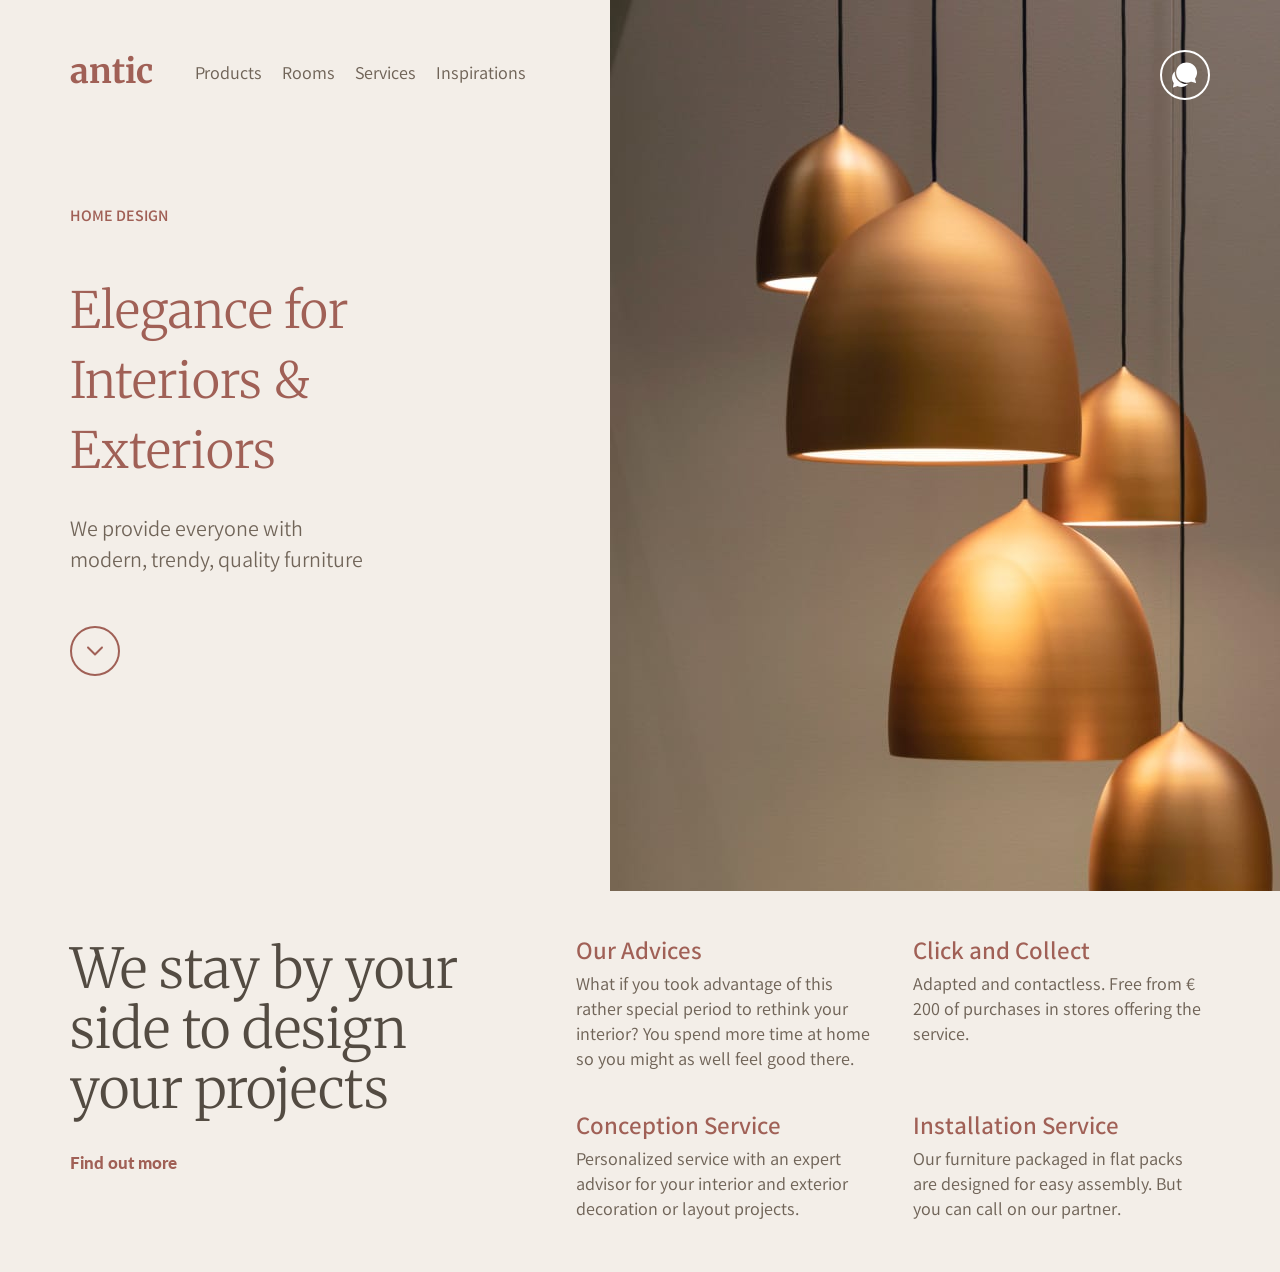
==== docs/index.html @ 63a561c0 "add benefits section" ====
<!DOCTYPE html>
<html lang="en">
  <head>
    <!-- meta tags -->
    <meta charset="UTF-8" />
    <meta http-equiv="X-UA-Compatible" content="IE=edge" />
    <meta name="viewport" content="width=device-width, initial-scale=1.0" />
    <title>Antic</title>
    
    <!-- fonts -->
    <link rel="preconnect" href="https://fonts.googleapis.com" />
    <link rel="preconnect" href="https://fonts.gstatic.com" crossorigin />
    <link
      href="https://fonts.googleapis.com/css2?family=Karla:wght@700&family=Lato&family=Merriweather:wght@300;400;700&family=Varta:wght@300;400;600;700&display=swap"
      rel="stylesheet"
    />
    
    <!-- styles -->
    <link rel="stylesheet" href="assets/css/style.min.css" />
    <link
      rel="stylesheet"
      href="assets/css/adaptive/sm.min.css"
      media="(min-width: 576px)"
    />
    <link
      rel="stylesheet"
      href="assets/css/adaptive/md.min.css"
      media="(min-width: 768px)"
    />
    <link
      rel="stylesheet"
      href="assets/css/adaptive/lg.min.css"
      media="(min-width: 992px)"
    />
    <link
      rel="stylesheet"
      href="assets/css/adaptive/xl.min.css"
      media="(min-width: 1200px)"
    />
  </head>
  <body class="body">
    
    <header class="header">
      <div class="container">
        <div class="header__top-wrapper">
          <a href="#" class="logo">antic</a>
    
          <nav class="nav">
            <ul class="nav__list">
              <li>
                <a href="#" class="nav__link">Products</a>
              </li>
              <li>
                <a href="#" class="nav__link">Rooms</a>
              </li>
              <li>
                <a href="#" class="nav__link">Services</a>
              </li>
              <li>
                <a href="#" class="nav__link">Inspirations</a>
              </li>
            </ul>
          </nav>
    
          <a href="#" id="burger">
            <div class="line"></div>
            <div class="line"></div>
          </a>
    
          <a href="#" id="comment" class="btn">
            <svg class="btn__icon">
              <use xlink:href="assets/img/sprite-icons.svg#comment"></use>
            </svg>
          </a>
        </div>
        <span class="header__tag">HOME DESIGN</span>
        <h1 class="header__title">Elegance for Interiors & Exteriors</h1>
        <p class="header__description">
          We provide everyone with modern, trendy, quality furniture
        </p>
        <a href="#" class="btn header__btn">
          <svg class="btn__icon arrow-icon">
            <use xlink:href="assets/img/sprite-icons.svg#arrow"></use>
          </svg>
        </a>
      </div>
    </header>
    
    <nav id="menu" class="nav-mobile hidden">
      <a id="close-menu" href="#" class="close-btn"> </a>
      <ul class="nav-mobile__list">
        <li class="nav-mobile__item">
          <a href="#" class="nav-mobile__link">Products</a>
        </li>
        <li class="nav-mobile__item">
          <a href="#" class="nav-mobile__link">Rooms</a>
        </li>
        <li class="nav-mobile__item">
          <a href="#" class="nav-mobile__link">Services</a>
        </li>
        <li class="nav-mobile__item">
          <a href="#" class="nav-mobile__link">Inspirations</a>
        </li>
      </ul>
    </nav>
    <section class="benefits">
      <div class="container">
        <div class="benefits__wrap">
          <h2 class="section-title">
            We stay by your side to design your projects
          </h2>
          <a href="#" class="benefits__fint-out">Find out more</a>
        </div>
        <ul class="benefits__list">
          <li class="benefits__item">
            <h3 class="benefits__item-header">Our Advices</h3>
            <p class="benefits__item-description">
              What if you took advantage of this rather special period to rethink
              your interior? You spend more time at home so you might as well feel
              good there.
            </p>
          </li>
          <li class="benefits__item">
            <h3 class="benefits__item-header">Click and Collect</h3>
            <p class="benefits__item-description">
              Adapted and contactless. Free from € 200 of purchases in stores
              offering the service.
            </p>
          </li>
          <li class="benefits__item">
            <h3 class="benefits__item-header">Conception Service</h3>
            <p class="benefits__item-description">
              Personalized service with an expert advisor for your interior and
              exterior decoration or layout projects.
            </p>
          </li>
          <li class="benefits__item">
            <h3 class="benefits__item-header">Installation Service</h3>
            <p class="benefits__item-description">
              Our furniture packaged in flat packs are designed for easy assembly.
              But you can call on our partner.
            </p>
          </li>
        </ul>
      </div>
    </section>
    
    <script src="assets/js/main.min.js"></script>
    
  </body>
</html>
---- docs/assets/css/style.min.css ----
a,abbr,acronym,address,applet,article,aside,audio,b,big,blockquote,body,canvas,caption,center,cite,code,dd,del,details,dfn,div,dl,dt,em,embed,fieldset,figcaption,figure,footer,form,h1,h2,h3,h4,h5,h6,header,hgroup,html,i,iframe,img,ins,kbd,label,legend,li,mark,menu,nav,object,ol,output,p,pre,q,ruby,s,samp,section,small,span,strike,strong,sub,summary,sup,table,tbody,td,tfoot,th,thead,time,tr,tt,u,ul,var,video{margin:0;padding:0;border:0;font-size:100%;font:inherit;vertical-align:baseline}article,aside,details,figcaption,figure,footer,header,hgroup,menu,nav,section{display:block}body{line-height:1}ol,ul{list-style:none}blockquote,q{quotes:none}blockquote:after,blockquote:before,q:after,q:before{content:"";content:none}table{border-collapse:collapse;border-spacing:0}*,:after,:before{margin:0;box-sizing:border-box}.body{color:#706458;font-family:Varta,sans-serif;font-weight:400}.container{width:100%;padding-left:32px;padding-right:32px}a{text-decoration:none}.btn{display:flex;align-items:center;justify-content:center;width:50px;height:50px;border:2px solid #fff;border-radius:50%}.btn__icon{fill:#fff}#burger{display:flex;flex-direction:column;justify-content:space-between;width:24px;height:12px}#burger>.line{height:2px;background-color:#fff}.logo{font-family:Merriweather,serif;color:#fff;font-weight:700;font-size:2.125rem;line-height:1em}.hidden{display:none!important}.section-title{font-family:Merriweather,serif;color:#534b42;font-weight:400;font-size:2.1875rem;line-height:2.5rem}.header{padding-top:50px;padding-bottom:177px;background-image:url(../img/header-bg-mobile.jpg);background-repeat:no-repeat;background-position:top;background-size:cover}.header>.container{display:flex;flex-direction:column;align-items:center}.header__top-wrapper{display:flex;justify-content:space-between;align-items:center;align-self:normal}.header__tag{margin-top:92px;color:#fff;font-weight:700;font-size:.875rem;line-height:1em}.header__title{max-width:385px;margin-top:26px;font-family:Merriweather,serif;color:#fff;font-weight:300;font-size:2.1875rem;line-height:2.5rem;text-align:center}.header__description{max-width:350px;margin-top:24px;color:#f7f8f9;font-weight:400;font-size:1.125rem;line-height:1.5625rem;text-align:center}.header__btn{margin-top:44px}.header__btn>.btn__icon{width:18px;height:10px}.header #comment,.nav{display:none}.nav-mobile{position:fixed;right:0;top:0;bottom:0;display:flex;flex-direction:column;width:70%;background-color:#f3eee8}.nav-mobile:before{content:"";position:fixed;top:0;bottom:0;left:0;width:30%;background-color:rgba(0,0,0,.6)}.nav-mobile__link{display:block;padding:24px 36px;text-align:center;font-weight:400;font-size:1.125rem;line-height:1em;color:#706458}.nav-mobile .close-btn{position:relative;display:flex;align-items:center;justify-content:center;width:24px;height:24px;margin:55px 32px 20px auto}.nav-mobile .close-btn:after,.nav-mobile .close-btn:before{content:"";position:absolute;width:24px;height:2px;background-color:#706458}.nav-mobile .close-btn:after{transform:rotate(45deg)}.nav-mobile .close-btn:before{transform:rotate(-45deg)}.benefits{padding-top:48px;padding-bottom:48px;background-color:#f3eee8}.benefits__fint-out{display:inline-block;margin-top:32px;font-family:Lato,sans-serif;color:#a06056;font-weight:900;font-size:1.0625rem;line-height:1.4705em}.benefits__list{display:flex;justify-content:space-between;flex-wrap:wrap;margin-top:41px;row-gap:40px}.benefits__item-header{color:#a06056;font-weight:600;font-size:1.5625rem;line-height:1.875rem}.benefits__item-description{margin-top:5px;color:#706458;font-weight:400;font-size:1.125rem;line-height:1.5625rem}
---- docs/assets/css/adaptive/sm.min.css ----
.header{background-image:url(../../img/header-bg.jpg)}.benefits__list{column-gap:40px}.benefits__item{flex:1 1 46%}
---- docs/assets/css/adaptive/md.min.css ----
.logo{color:#a06056}.header{background-image:url(../../img/header-bg-mobile.jpg);background-color:#f3eee8;background-position:100% 0;background-size:auto}.header>.container{align-items:flex-start}.header__tag{color:#a06056}.header__title{max-width:350px;font-weight:300;font-size:2.625rem;line-height:2.5rem;color:#a06056;text-align:left}.header__description{max-width:300px;color:#706458;text-align:left}.header__btn{border:2px solid #a06056}.header__btn>.btn__icon{fill:#a06056}
---- docs/assets/css/adaptive/lg.min.css ----
#burger{display:none}.logo{transform:translateY(-4px)}.section-title{font-weight:300;font-size:3.4375rem;line-height:3.75rem}.header__tag{font-weight:700;font-size:1rem;line-height:1em}.header__title{font-weight:300;font-size:3.125rem;line-height:4.375rem}.header__description{font-weight:300;font-size:1.375rem;line-height:1.9375rem}.header #comment{display:flex}.header #comment>.btn__icon{width:26px;height:26px}.nav{display:block;margin-left:32px;margin-right:auto}.nav__list{display:flex}.nav__link{padding:5px 10px;color:#706458;font-weight:400;font-size:1.125rem;line-height:1.5em;transition:color .3s ease}.nav__link:hover{color:#a06056}.benefits>.container{display:flex;column-gap:40px}.benefits__wrap{flex-shrink:1}.benefits__wrap>.section-title{min-width:458px;max-width:459px}.benefits__list{margin-top:0;flex-shrink:2}
---- docs/assets/css/adaptive/xl.min.css ----
.container{max-width:1204px;margin-left:auto;margin-right:auto}.header{padding-bottom:215px;background-image:url(../../img/header-bg.jpg);background-position:right -50px top}.header__tag{margin-top:110px}.header__title{margin-top:50px}.header__description{margin-top:30px}.header__btn{margin-top:48px}@media (min-width:1300px){.header{background-image:url(../../img/header-bg.jpg);background-position:100% 0}}.benefits>.container{column-gap:48px}
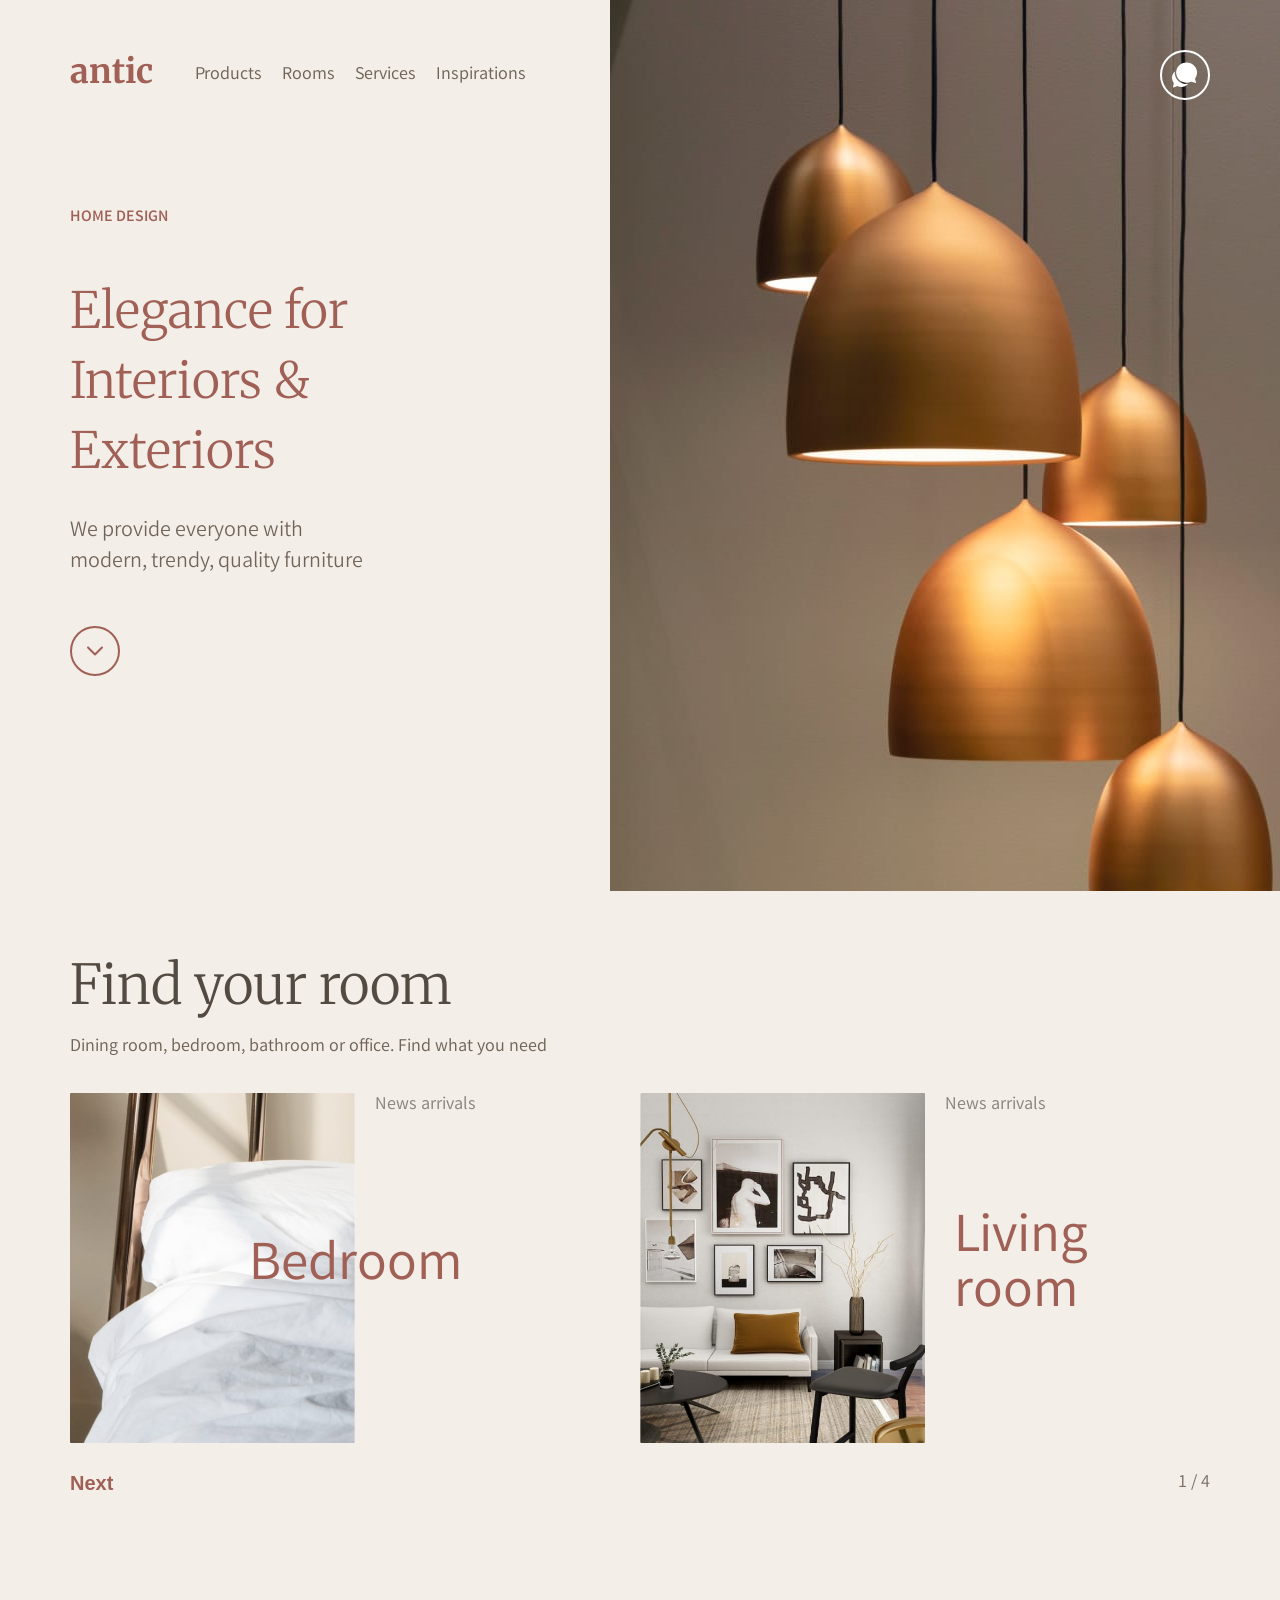
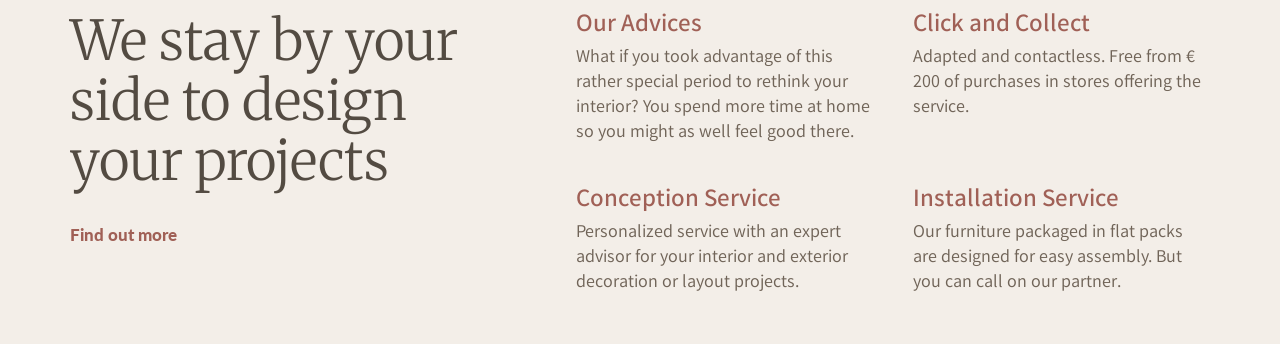
==== commit 6db4541d: "add section rooms with adaptive" ====
--- a/docs/index.html
+++ b/docs/index.html
@@ -36,6 +36,17 @@
       rel="stylesheet"
       href="assets/css/adaptive/xl.min.css"
       media="(min-width: 1200px)"
+    />
+    <link
+      rel="stylesheet"
+      href="assets/css/adaptive/xxl.min.css"
+      media="(min-width: 1400px)"
+    />
+    
+    <!-- Swiper -->
+    <link
+      rel="stylesheet"
+      href="https://cdn.jsdelivr.net/npm/swiper@8/swiper-bundle.min.css"
     />
   </head>
   <body class="body">
@@ -103,7 +114,74 @@
         </li>
       </ul>
     </nav>
-    <section class="benefits">
+     <section class="rooms">
+      <div class="container">
+        <div class="section-title">Find your room</div>
+        <p class="heading-text">
+          Dining room, bedroom, bathroom or office. Find what you need
+        </p>
+    
+        <div class="swiper rooms__swiper">
+          <div class="swiper-wrapper">
+            <div class="swiper-slide rooms__slide">
+              <img
+                src="assets/img/rooms/bedroom.jpg"
+                alt="a bed in bedroom"
+                class="rooms__slide-img"
+              />
+              <div class="rooms__slide-arrival">News arrivals</div>
+              <div class="rooms__slide-title">Bedroom</div>
+            </div>
+            <div class="swiper-slide rooms__slide">
+              <img
+                src="assets/img/rooms/livingroom.jpg"
+                alt="a living room with pictures on the wall"
+                class="rooms__slide-img"
+              />
+              <div class="rooms__slide-arrival">News arrivals</div>
+              <div class="rooms__slide-title rooms__slide-title_livingroom">
+                Living room
+              </div>
+            </div>
+            <div class="swiper-slide rooms__slide">
+              <img
+                src="assets/img/rooms/bedroom.jpg"
+                alt="a bed in bedroom"
+                class="rooms__slide-img"
+              />
+              <div class="rooms__slide-arrival">News arrivals</div>
+              <div class="rooms__slide-title">Bedroom</div>
+            </div>
+            <div class="swiper-slide rooms__slide">
+              <img
+                src="assets/img/rooms/livingroom.jpg"
+                alt="a living room with pictures on the wall"
+                class="rooms__slide-img"
+              />
+              <div class="rooms__slide-arrival">News arrivals</div>
+              <div class="rooms__slide-title rooms__slide-title_livingroom">
+                Living room
+              </div>
+            </div>
+            <div class="swiper-slide rooms__slide">
+              <img
+                src="assets/img/rooms/bedroom.jpg"
+                alt="a bed in bedroom"
+                class="rooms__slide-img"
+              />
+              <div class="rooms__slide-arrival">News arrivals</div>
+              <div class="rooms__slide-title">Bedroom</div>
+            </div>
+          </div>
+          <!-- <div class="swiper-pagination"></div> -->
+        </div>
+        <div class="rooms__footer">
+          <div class="rooms__btn-next">Next</div>
+          <div class="rooms__swiper-pagination"></div>
+        </div>
+      </div>
+    </section>
+     <section class="benefits">
       <div class="container">
         <div class="benefits__wrap">
           <h2 class="section-title">
@@ -145,6 +223,10 @@
       </div>
     </section>
     
+    
+    <!-- Swiper.js -->
+    <script src="https://cdn.jsdelivr.net/npm/swiper@8/swiper-bundle.min.js"></script>
+    
     <script src="assets/js/main.min.js"></script>
     
   </body>
--- a/docs/assets/css/style.min.css
+++ b/docs/assets/css/style.min.css
@@ -1 +1 @@
-a,abbr,acronym,address,applet,article,aside,audio,b,big,blockquote,body,canvas,caption,center,cite,code,dd,del,details,dfn,div,dl,dt,em,embed,fieldset,figcaption,figure,footer,form,h1,h2,h3,h4,h5,h6,header,hgroup,html,i,iframe,img,ins,kbd,label,legend,li,mark,menu,nav,object,ol,output,p,pre,q,ruby,s,samp,section,small,span,strike,strong,sub,summary,sup,table,tbody,td,tfoot,th,thead,time,tr,tt,u,ul,var,video{margin:0;padding:0;border:0;font-size:100%;font:inherit;vertical-align:baseline}article,aside,details,figcaption,figure,footer,header,hgroup,menu,nav,section{display:block}body{line-height:1}ol,ul{list-style:none}blockquote,q{quotes:none}blockquote:after,blockquote:before,q:after,q:before{content:"";content:none}table{border-collapse:collapse;border-spacing:0}*,:after,:before{margin:0;box-sizing:border-box}.body{color:#706458;font-family:Varta,sans-serif;font-weight:400}.container{width:100%;padding-left:32px;padding-right:32px}a{text-decoration:none}.btn{display:flex;align-items:center;justify-content:center;width:50px;height:50px;border:2px solid #fff;border-radius:50%}.btn__icon{fill:#fff}#burger{display:flex;flex-direction:column;justify-content:space-between;width:24px;height:12px}#burger>.line{height:2px;background-color:#fff}.logo{font-family:Merriweather,serif;color:#fff;font-weight:700;font-size:2.125rem;line-height:1em}.hidden{display:none!important}.section-title{font-family:Merriweather,serif;color:#534b42;font-weight:400;font-size:2.1875rem;line-height:2.5rem}.header{padding-top:50px;padding-bottom:177px;background-image:url(../img/header-bg-mobile.jpg);background-repeat:no-repeat;background-position:top;background-size:cover}.header>.container{display:flex;flex-direction:column;align-items:center}.header__top-wrapper{display:flex;justify-content:space-between;align-items:center;align-self:normal}.header__tag{margin-top:92px;color:#fff;font-weight:700;font-size:.875rem;line-height:1em}.header__title{max-width:385px;margin-top:26px;font-family:Merriweather,serif;color:#fff;font-weight:300;font-size:2.1875rem;line-height:2.5rem;text-align:center}.header__description{max-width:350px;margin-top:24px;color:#f7f8f9;font-weight:400;font-size:1.125rem;line-height:1.5625rem;text-align:center}.header__btn{margin-top:44px}.header__btn>.btn__icon{width:18px;height:10px}.header #comment,.nav{display:none}.nav-mobile{position:fixed;right:0;top:0;bottom:0;display:flex;flex-direction:column;width:70%;background-color:#f3eee8}.nav-mobile:before{content:"";position:fixed;top:0;bottom:0;left:0;width:30%;background-color:rgba(0,0,0,.6)}.nav-mobile__link{display:block;padding:24px 36px;text-align:center;font-weight:400;font-size:1.125rem;line-height:1em;color:#706458}.nav-mobile .close-btn{position:relative;display:flex;align-items:center;justify-content:center;width:24px;height:24px;margin:55px 32px 20px auto}.nav-mobile .close-btn:after,.nav-mobile .close-btn:before{content:"";position:absolute;width:24px;height:2px;background-color:#706458}.nav-mobile .close-btn:after{transform:rotate(45deg)}.nav-mobile .close-btn:before{transform:rotate(-45deg)}.benefits{padding-top:48px;padding-bottom:48px;background-color:#f3eee8}.benefits__fint-out{display:inline-block;margin-top:32px;font-family:Lato,sans-serif;color:#a06056;font-weight:900;font-size:1.0625rem;line-height:1.4705em}.benefits__list{display:flex;justify-content:space-between;flex-wrap:wrap;margin-top:41px;row-gap:40px}.benefits__item-header{color:#a06056;font-weight:600;font-size:1.5625rem;line-height:1.875rem}.benefits__item-description{margin-top:5px;color:#706458;font-weight:400;font-size:1.125rem;line-height:1.5625rem}+a,abbr,acronym,address,applet,article,aside,audio,b,big,blockquote,body,canvas,caption,center,cite,code,dd,del,details,dfn,div,dl,dt,em,embed,fieldset,figcaption,figure,footer,form,h1,h2,h3,h4,h5,h6,header,hgroup,html,i,iframe,img,ins,kbd,label,legend,li,mark,menu,nav,object,ol,output,p,pre,q,ruby,s,samp,section,small,span,strike,strong,sub,summary,sup,table,tbody,td,tfoot,th,thead,time,tr,tt,u,ul,var,video{margin:0;padding:0;border:0;font-size:100%;font:inherit;vertical-align:baseline}article,aside,details,figcaption,figure,footer,header,hgroup,menu,nav,section{display:block}body{line-height:1}ol,ul{list-style:none}blockquote,q{quotes:none}blockquote:after,blockquote:before,q:after,q:before{content:"";content:none}table{border-collapse:collapse;border-spacing:0}*,:after,:before{margin:0;box-sizing:border-box}.body{color:#706458;font-family:Varta,sans-serif;font-weight:400}.container{width:100%;padding-left:32px;padding-right:32px}a{text-decoration:none}.btn{display:flex;align-items:center;justify-content:center;width:50px;height:50px;border:2px solid #fff;border-radius:50%}.btn__icon{fill:#fff}#burger{display:flex;flex-direction:column;justify-content:space-between;width:24px;height:12px}#burger>.line{height:2px;background-color:#fff}.logo{font-family:Merriweather,serif;color:#fff;font-weight:700;font-size:2.125rem;line-height:1em}.hidden{display:none!important}.section-title{font-family:Merriweather,serif;color:#534b42;font-weight:400;font-size:2.1875rem;line-height:2.5rem}.heading-text{margin-top:20px;font-weight:400;font-size:1.125rem;line-height:1.5625rem}.header{padding-top:50px;padding-bottom:177px;background-image:url(../img/header-bg-mobile.jpg);background-repeat:no-repeat;background-position:top;background-size:cover}.header>.container{display:flex;flex-direction:column;align-items:center}.header__top-wrapper{display:flex;justify-content:space-between;align-items:center;align-self:normal}.header__tag{margin-top:92px;color:#fff;font-weight:700;font-size:.875rem;line-height:1em}.header__title{max-width:385px;margin-top:26px;font-family:Merriweather,serif;color:#fff;font-weight:300;font-size:2.1875rem;line-height:2.5rem;text-align:center}.header__description{max-width:350px;margin-top:24px;color:#f7f8f9;font-weight:400;font-size:1.125rem;line-height:1.5625rem;text-align:center}.header__btn{margin-top:44px}.header__btn>.btn__icon{width:18px;height:10px}.header #comment,.nav{display:none}.nav-mobile{position:fixed;right:0;top:0;bottom:0;display:flex;flex-direction:column;width:70%;background-color:#f3eee8}.nav-mobile:before{content:"";position:fixed;top:0;bottom:0;left:0;width:30%;background-color:rgba(0,0,0,.6)}.nav-mobile__link{display:block;padding:24px 36px;text-align:center;font-weight:400;font-size:1.125rem;line-height:1em;color:#706458}.nav-mobile .close-btn{position:relative;display:flex;align-items:center;justify-content:center;width:24px;height:24px;margin:55px 32px 20px auto}.nav-mobile .close-btn:after,.nav-mobile .close-btn:before{content:"";position:absolute;width:24px;height:2px;background-color:#706458}.nav-mobile .close-btn:after{transform:rotate(45deg)}.nav-mobile .close-btn:before{transform:rotate(-45deg)}.benefits{padding-top:48px;padding-bottom:48px;background-color:#f3eee8}.benefits__fint-out{display:inline-block;margin-top:32px;font-family:Lato,sans-serif;color:#a06056;font-weight:900;font-size:1.0625rem;line-height:1.4705em}.benefits__list{display:flex;justify-content:space-between;flex-wrap:wrap;margin-top:41px;row-gap:40px}.benefits__item-header{color:#a06056;font-weight:600;font-size:1.5625rem;line-height:1.875rem}.benefits__item-description{margin-top:5px;color:#706458;font-weight:400;font-size:1.125rem;line-height:1.5625rem}.rooms{padding-top:48px;padding-bottom:48px;background-color:#f3eee8}.rooms__swiper{height:232px;margin-top:33px}.rooms__swiper-pagination{width:auto!important;font-size:1.125rem;opacity:.9}.rooms__slide{display:flex;-webkit-user-select:none;-moz-user-select:none;user-select:none}.rooms__slide-img{width:50%;height:100%;margin-right:20px}.rooms__slide-arrival{color:rgba(0,0,0,.45);font-size:1.125rem;line-height:1.5625rem}.rooms__slide-title{position:absolute;top:50%;left:50%;color:#a06056;font-size:2.1875rem;transform:translate(-50%,-50%)}.rooms__slide-title_livingroom{left:70%}.rooms__footer{display:flex;align-items:center;justify-content:space-between;margin-top:30px}.rooms__btn-next{font-family:Karla,sans-serif;color:#a06056;font-weight:700;font-size:1.25rem;cursor:pointer;-webkit-user-select:none;-moz-user-select:none;user-select:none}.rooms__btn-next.swiper-button-disabled{opacity:.5}
--- a/docs/assets/css/adaptive/md.min.css
+++ b/docs/assets/css/adaptive/md.min.css
@@ -1 +1 @@
-.logo{color:#a06056}.header{background-image:url(../../img/header-bg-mobile.jpg);background-color:#f3eee8;background-position:100% 0;background-size:auto}.header>.container{align-items:flex-start}.header__tag{color:#a06056}.header__title{max-width:350px;font-weight:300;font-size:2.625rem;line-height:2.5rem;color:#a06056;text-align:left}.header__description{max-width:300px;color:#706458;text-align:left}.header__btn{border:2px solid #a06056}.header__btn>.btn__icon{fill:#a06056}+.logo{color:#a06056}.header{background-image:url(../../img/header-bg-mobile.jpg);background-color:#f3eee8;background-position:100% 0;background-size:auto}.header>.container{align-items:flex-start}.header__tag{color:#a06056}.header__title{max-width:350px;font-weight:300;font-size:2.625rem;line-height:2.5rem;color:#a06056;text-align:left}.header__description{max-width:300px;color:#706458;text-align:left}.header__btn{border:2px solid #a06056}.header__btn>.btn__icon{fill:#a06056}.rooms__swiper{height:300px}.rooms__slide-title{font-size:2.8125rem}
--- a/docs/assets/css/adaptive/lg.min.css
+++ b/docs/assets/css/adaptive/lg.min.css
@@ -1 +1 @@
-#burger{display:none}.logo{transform:translateY(-4px)}.section-title{font-weight:300;font-size:3.4375rem;line-height:3.75rem}.header__tag{font-weight:700;font-size:1rem;line-height:1em}.header__title{font-weight:300;font-size:3.125rem;line-height:4.375rem}.header__description{font-weight:300;font-size:1.375rem;line-height:1.9375rem}.header #comment{display:flex}.header #comment>.btn__icon{width:26px;height:26px}.nav{display:block;margin-left:32px;margin-right:auto}.nav__list{display:flex}.nav__link{padding:5px 10px;color:#706458;font-weight:400;font-size:1.125rem;line-height:1.5em;transition:color .3s ease}.nav__link:hover{color:#a06056}.benefits>.container{display:flex;column-gap:40px}.benefits__wrap{flex-shrink:1}.benefits__wrap>.section-title{min-width:458px;max-width:459px}.benefits__list{margin-top:0;flex-shrink:2}+#burger{display:none}.logo{transform:translateY(-4px)}.section-title{font-weight:300;font-size:3.4375rem;line-height:3.75rem}.header__tag{font-weight:700;font-size:1rem;line-height:1em}.header__title{font-weight:300;font-size:3.125rem;line-height:4.375rem}.header__description{font-weight:300;font-size:1.375rem;line-height:1.9375rem}.header #comment{display:flex}.header #comment>.btn__icon{width:26px;height:26px}.nav{display:block;margin-left:32px;margin-right:auto}.nav__list{display:flex}.nav__link{padding:5px 10px;color:#706458;font-weight:400;font-size:1.125rem;line-height:1.5em;transition:color .3s ease}.nav__link:hover{color:#a06056}.benefits>.container{display:flex;column-gap:40px}.benefits__wrap{flex-shrink:1}.benefits__wrap>.section-title{min-width:458px;max-width:459px}.benefits__list{margin-top:0;flex-shrink:2}.rooms{padding-top:64px;padding-bottom:70px}.rooms__swiper{height:350px}.rooms__slide-title{font-size:3.4375rem}
--- a/docs/assets/css/adaptive/xxl.min.css
+++ b/docs/assets/css/adaptive/xxl.min.css
@@ -0,0 +1 @@
+.container{max-width:1380px}.nav{margin-left:64px}.rooms__swiper{height:400px}.rooms__btn-next{font-size:1.5625rem}
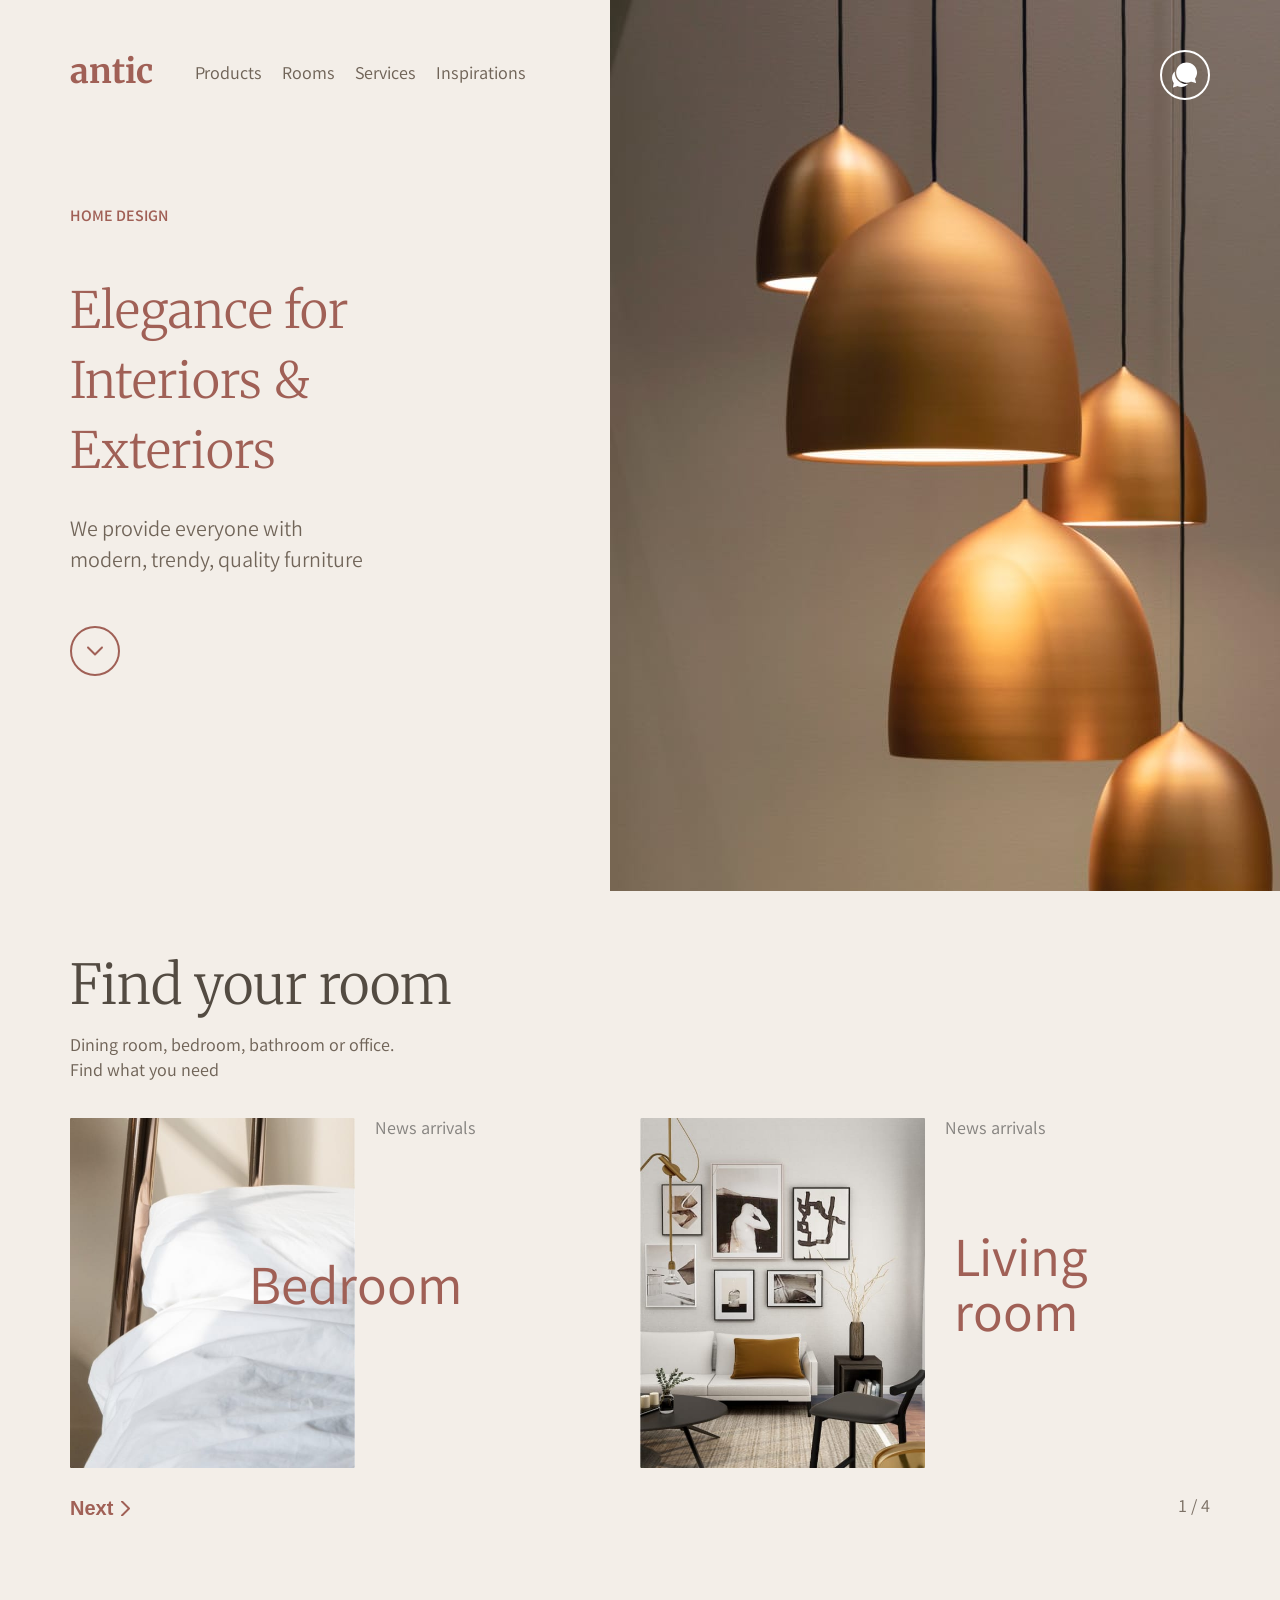
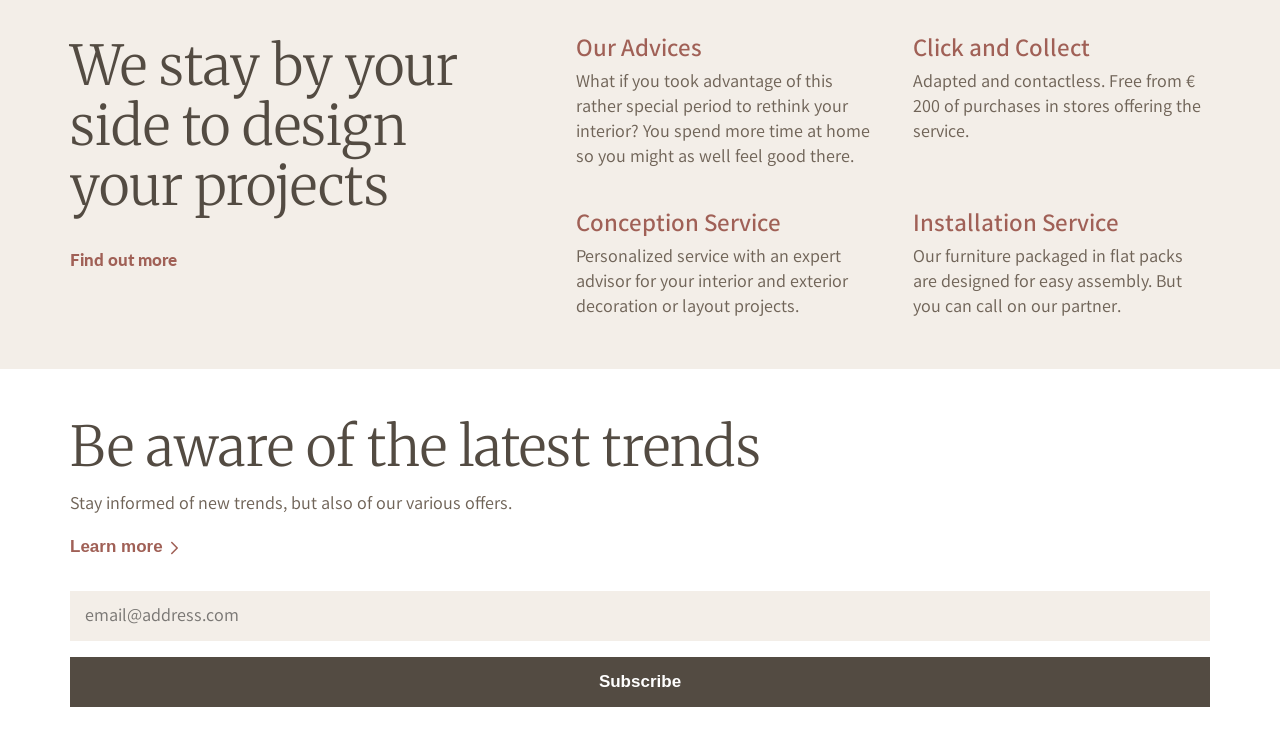
==== commit 9cd0e3d4: "add subscribe section" ====
--- a/docs/index.html
+++ b/docs/index.html
@@ -222,6 +222,27 @@
         </ul>
       </div>
     </section>
+     <section class="subscribe">
+      <div class="container">
+        <div class="section-title">Be aware of the latest trends</div>
+        <p class="heading-text">
+          Stay informed of new trends, but also of our various offers.
+        </p>
+        <a href="#" class="learn-more">Learn more</a>
+    
+        <form action="post" class="subscribe__form">
+          <input
+            class="subscribe__email"
+            type="email"
+            id="email"
+            size="30"
+            placeholder="email@address.com"
+            required
+          />
+          <input class="subscribe__submit" type="submit" value="Subscribe" />
+        </form>
+      </div>
+    </section>
     
     
     <!-- Swiper.js -->
--- a/docs/assets/css/style.min.css
+++ b/docs/assets/css/style.min.css
@@ -1 +1 @@
-a,abbr,acronym,address,applet,article,aside,audio,b,big,blockquote,body,canvas,caption,center,cite,code,dd,del,details,dfn,div,dl,dt,em,embed,fieldset,figcaption,figure,footer,form,h1,h2,h3,h4,h5,h6,header,hgroup,html,i,iframe,img,ins,kbd,label,legend,li,mark,menu,nav,object,ol,output,p,pre,q,ruby,s,samp,section,small,span,strike,strong,sub,summary,sup,table,tbody,td,tfoot,th,thead,time,tr,tt,u,ul,var,video{margin:0;padding:0;border:0;font-size:100%;font:inherit;vertical-align:baseline}article,aside,details,figcaption,figure,footer,header,hgroup,menu,nav,section{display:block}body{line-height:1}ol,ul{list-style:none}blockquote,q{quotes:none}blockquote:after,blockquote:before,q:after,q:before{content:"";content:none}table{border-collapse:collapse;border-spacing:0}*,:after,:before{margin:0;box-sizing:border-box}.body{color:#706458;font-family:Varta,sans-serif;font-weight:400}.container{width:100%;padding-left:32px;padding-right:32px}a{text-decoration:none}.btn{display:flex;align-items:center;justify-content:center;width:50px;height:50px;border:2px solid #fff;border-radius:50%}.btn__icon{fill:#fff}#burger{display:flex;flex-direction:column;justify-content:space-between;width:24px;height:12px}#burger>.line{height:2px;background-color:#fff}.logo{font-family:Merriweather,serif;color:#fff;font-weight:700;font-size:2.125rem;line-height:1em}.hidden{display:none!important}.section-title{font-family:Merriweather,serif;color:#534b42;font-weight:400;font-size:2.1875rem;line-height:2.5rem}.heading-text{margin-top:20px;font-weight:400;font-size:1.125rem;line-height:1.5625rem}.header{padding-top:50px;padding-bottom:177px;background-image:url(../img/header-bg-mobile.jpg);background-repeat:no-repeat;background-position:top;background-size:cover}.header>.container{display:flex;flex-direction:column;align-items:center}.header__top-wrapper{display:flex;justify-content:space-between;align-items:center;align-self:normal}.header__tag{margin-top:92px;color:#fff;font-weight:700;font-size:.875rem;line-height:1em}.header__title{max-width:385px;margin-top:26px;font-family:Merriweather,serif;color:#fff;font-weight:300;font-size:2.1875rem;line-height:2.5rem;text-align:center}.header__description{max-width:350px;margin-top:24px;color:#f7f8f9;font-weight:400;font-size:1.125rem;line-height:1.5625rem;text-align:center}.header__btn{margin-top:44px}.header__btn>.btn__icon{width:18px;height:10px}.header #comment,.nav{display:none}.nav-mobile{position:fixed;right:0;top:0;bottom:0;display:flex;flex-direction:column;width:70%;background-color:#f3eee8}.nav-mobile:before{content:"";position:fixed;top:0;bottom:0;left:0;width:30%;background-color:rgba(0,0,0,.6)}.nav-mobile__link{display:block;padding:24px 36px;text-align:center;font-weight:400;font-size:1.125rem;line-height:1em;color:#706458}.nav-mobile .close-btn{position:relative;display:flex;align-items:center;justify-content:center;width:24px;height:24px;margin:55px 32px 20px auto}.nav-mobile .close-btn:after,.nav-mobile .close-btn:before{content:"";position:absolute;width:24px;height:2px;background-color:#706458}.nav-mobile .close-btn:after{transform:rotate(45deg)}.nav-mobile .close-btn:before{transform:rotate(-45deg)}.benefits{padding-top:48px;padding-bottom:48px;background-color:#f3eee8}.benefits__fint-out{display:inline-block;margin-top:32px;font-family:Lato,sans-serif;color:#a06056;font-weight:900;font-size:1.0625rem;line-height:1.4705em}.benefits__list{display:flex;justify-content:space-between;flex-wrap:wrap;margin-top:41px;row-gap:40px}.benefits__item-header{color:#a06056;font-weight:600;font-size:1.5625rem;line-height:1.875rem}.benefits__item-description{margin-top:5px;color:#706458;font-weight:400;font-size:1.125rem;line-height:1.5625rem}.rooms{padding-top:48px;padding-bottom:48px;background-color:#f3eee8}.rooms__swiper{height:232px;margin-top:33px}.rooms__swiper-pagination{width:auto!important;font-size:1.125rem;opacity:.9}.rooms__slide{display:flex;-webkit-user-select:none;-moz-user-select:none;user-select:none}.rooms__slide-img{width:50%;height:100%;margin-right:20px}.rooms__slide-arrival{color:rgba(0,0,0,.45);font-size:1.125rem;line-height:1.5625rem}.rooms__slide-title{position:absolute;top:50%;left:50%;color:#a06056;font-size:2.1875rem;transform:translate(-50%,-50%)}.rooms__slide-title_livingroom{left:70%}.rooms__footer{display:flex;align-items:center;justify-content:space-between;margin-top:30px}.rooms__btn-next{font-family:Karla,sans-serif;color:#a06056;font-weight:700;font-size:1.25rem;cursor:pointer;-webkit-user-select:none;-moz-user-select:none;user-select:none}.rooms__btn-next.swiper-button-disabled{opacity:.5}+a,abbr,acronym,address,applet,article,aside,audio,b,big,blockquote,body,canvas,caption,center,cite,code,dd,del,details,dfn,div,dl,dt,em,embed,fieldset,figcaption,figure,footer,form,h1,h2,h3,h4,h5,h6,header,hgroup,html,i,iframe,img,ins,kbd,label,legend,li,mark,menu,nav,object,ol,output,p,pre,q,ruby,s,samp,section,small,span,strike,strong,sub,summary,sup,table,tbody,td,tfoot,th,thead,time,tr,tt,u,ul,var,video{margin:0;padding:0;border:0;font-size:100%;font:inherit;vertical-align:baseline}article,aside,details,figcaption,figure,footer,header,hgroup,menu,nav,section{display:block}body{line-height:1}ol,ul{list-style:none}blockquote,q{quotes:none}blockquote:after,blockquote:before,q:after,q:before{content:"";content:none}table{border-collapse:collapse;border-spacing:0}*,:after,:before{margin:0;box-sizing:border-box}.body{color:#706458;font-family:Varta,sans-serif;font-weight:400}.container{width:100%;padding-left:32px;padding-right:32px}a{text-decoration:none}.btn{display:flex;align-items:center;justify-content:center;width:50px;height:50px;border:2px solid #fff;border-radius:50%}.btn__icon{fill:#fff}#burger{display:flex;flex-direction:column;justify-content:space-between;width:24px;height:12px}#burger>.line{height:2px;background-color:#fff}.logo{font-family:Merriweather,serif;color:#fff;font-weight:700;font-size:2.125rem;line-height:1em}.hidden{display:none!important}.section-title{font-family:Merriweather,serif;color:#534b42;font-weight:400;font-size:2.1875rem;line-height:2.5rem}.heading-text{margin-top:20px;font-weight:400;font-size:1.125rem;line-height:1.5625rem}.learn-more{display:flex;align-items:center;margin-top:16px;font-family:Karla,sans-serif;color:#a06056;font-weight:700;font-size:1.0625rem;line-height:1.5625rem}.learn-more:after{content:"";display:inline-block;width:10px;height:14px;margin-left:7px;background-image:url(../img/arrow-right.svg);background-position:50%;background-size:contain;transform:translateY(1px)}.header,.learn-more:after{background-repeat:no-repeat}.header{padding-top:50px;padding-bottom:177px;background-image:url(../img/header-bg-mobile.jpg);background-position:top;background-size:cover}.header>.container{display:flex;flex-direction:column;align-items:center}.header__top-wrapper{display:flex;justify-content:space-between;align-items:center;align-self:normal}.header__tag{margin-top:92px;color:#fff;font-weight:700;font-size:.875rem;line-height:1em}.header__title{max-width:385px;margin-top:26px;font-family:Merriweather,serif;color:#fff;font-weight:300;font-size:2.1875rem;line-height:2.5rem;text-align:center}.header__description{max-width:350px;margin-top:24px;color:#f7f8f9;font-weight:400;font-size:1.125rem;line-height:1.5625rem;text-align:center}.header__btn{margin-top:44px}.header__btn>.btn__icon{width:18px;height:10px}.header #comment,.nav{display:none}.nav-mobile{position:fixed;right:0;top:0;bottom:0;display:flex;flex-direction:column;width:70%;background-color:#f3eee8}.nav-mobile:before{content:"";position:fixed;top:0;bottom:0;left:0;width:30%;background-color:rgba(0,0,0,.6)}.nav-mobile__link{display:block;padding:24px 36px;text-align:center;font-weight:400;font-size:1.125rem;line-height:1em;color:#706458}.nav-mobile .close-btn{position:relative;display:flex;align-items:center;justify-content:center;width:24px;height:24px;margin:55px 32px 20px auto}.nav-mobile .close-btn:after,.nav-mobile .close-btn:before{content:"";position:absolute;width:24px;height:2px;background-color:#706458}.nav-mobile .close-btn:after{transform:rotate(45deg)}.nav-mobile .close-btn:before{transform:rotate(-45deg)}.benefits{padding-top:48px;padding-bottom:48px;background-color:#f3eee8}.benefits__fint-out{display:inline-block;margin-top:32px;font-family:Lato,sans-serif;color:#a06056;font-weight:900;font-size:1.0625rem;line-height:1.4705em}.benefits__list{display:flex;justify-content:space-between;flex-wrap:wrap;margin-top:41px;row-gap:40px}.benefits__item-header{color:#a06056;font-weight:600;font-size:1.5625rem;line-height:1.875rem}.benefits__item-description{margin-top:5px;color:#706458;font-weight:400;font-size:1.125rem;line-height:1.5625rem}.rooms{padding-top:48px;padding-bottom:48px;background-color:#f3eee8}.rooms__swiper{height:232px;margin-top:33px}.rooms__swiper-pagination{width:auto!important;font-size:1.125rem;opacity:.9}.rooms__slide{display:flex;-webkit-user-select:none;-moz-user-select:none;user-select:none}.rooms__slide-img{width:50%;height:100%;margin-right:20px}.rooms__slide-arrival{color:rgba(0,0,0,.45);font-size:1.125rem;line-height:1.5625rem}.rooms__slide-title{position:absolute;top:50%;left:50%;color:#a06056;font-size:2.1875rem;transform:translate(-50%,-50%)}.rooms__slide-title_livingroom{left:70%}.rooms__footer{display:flex;align-items:center;justify-content:space-between;margin-top:30px}.rooms__btn-next{display:flex;align-items:center;font-family:Karla,sans-serif;color:#a06056;font-weight:700;font-size:1.25rem;cursor:pointer;-webkit-user-select:none;-moz-user-select:none;user-select:none}.rooms__btn-next.swiper-button-disabled{opacity:.5}.subscribe{padding-top:48px;padding-bottom:32px}.subscribe .heading-text{margin-top:16px}.subscribe__form{display:flex;flex-direction:column;margin-top:32px;gap:16px}.subscribe__email{height:50px;padding:12px 15px;border:none;background-color:#f3eee8}.subscribe__email::placeholder{font-family:Varta,sans-serif;font-size:1.125rem;color:rgba(0,0,0,.5)}.subscribe__email:focus{outline:1px solid #534b42}.subscribe__submit{height:50px;border:none;background-color:#534b42;font-family:Karla,sans-serif;color:#fff;font-weight:700;font-size:1.0625rem}
--- a/docs/assets/css/adaptive/sm.min.css
+++ b/docs/assets/css/adaptive/sm.min.css
@@ -1 +1 @@
-.header{background-image:url(../../img/header-bg.jpg)}.benefits__list{column-gap:40px}.benefits__item{flex:1 1 46%}+.header{background-image:url(../../img/header-bg.jpg)}.benefits__list{column-gap:40px}.benefits__item{flex:1 1 46%}.rooms .heading-text{max-width:329px}
--- a/docs/assets/css/adaptive/lg.min.css
+++ b/docs/assets/css/adaptive/lg.min.css
@@ -1 +1 @@
-#burger{display:none}.logo{transform:translateY(-4px)}.section-title{font-weight:300;font-size:3.4375rem;line-height:3.75rem}.header__tag{font-weight:700;font-size:1rem;line-height:1em}.header__title{font-weight:300;font-size:3.125rem;line-height:4.375rem}.header__description{font-weight:300;font-size:1.375rem;line-height:1.9375rem}.header #comment{display:flex}.header #comment>.btn__icon{width:26px;height:26px}.nav{display:block;margin-left:32px;margin-right:auto}.nav__list{display:flex}.nav__link{padding:5px 10px;color:#706458;font-weight:400;font-size:1.125rem;line-height:1.5em;transition:color .3s ease}.nav__link:hover{color:#a06056}.benefits>.container{display:flex;column-gap:40px}.benefits__wrap{flex-shrink:1}.benefits__wrap>.section-title{min-width:458px;max-width:459px}.benefits__list{margin-top:0;flex-shrink:2}.rooms{padding-top:64px;padding-bottom:70px}.rooms__swiper{height:350px}.rooms__slide-title{font-size:3.4375rem}+#burger{display:none}.logo{transform:translateY(-4px)}.section-title{font-weight:300;font-size:3.4375rem;line-height:3.75rem}.learn-more:after{transition:margin-left .3s ease}.learn-more:hover:after{margin-left:12px}.header__tag{font-weight:700;font-size:1rem;line-height:1em}.header__title{font-weight:300;font-size:3.125rem;line-height:4.375rem}.header__description{font-weight:300;font-size:1.375rem;line-height:1.9375rem}.header #comment{display:flex}.header #comment>.btn__icon{width:26px;height:26px}.nav{display:block;margin-left:32px;margin-right:auto}.nav__list{display:flex}.nav__link{padding:5px 10px;color:#706458;font-weight:400;font-size:1.125rem;line-height:1.5em;transition:color .3s ease}.nav__link:hover{color:#a06056}.benefits>.container{display:flex;column-gap:40px}.benefits__wrap{flex-shrink:1}.benefits__wrap>.section-title{min-width:458px;max-width:459px}.benefits__list{margin-top:0;flex-shrink:2}.rooms{padding-top:64px;padding-bottom:70px}.rooms__swiper{height:350px}.rooms__slide-title{font-size:3.4375rem}.rooms__btn-next:after{content:"";display:inline-block;width:10px;height:15px;margin-left:7px;background-image:url(../../img/arrow-right.svg);background-repeat:no-repeat;background-position:50%;transition:margin-left .3s ease}.rooms__btn-next:hover:after{margin-left:12px}
--- a/docs/assets/css/adaptive/xxl.min.css
+++ b/docs/assets/css/adaptive/xxl.min.css
@@ -1 +1 @@
-.container{max-width:1380px}.nav{margin-left:64px}.rooms__swiper{height:400px}.rooms__btn-next{font-size:1.5625rem}+.container{max-width:1380px}.nav{margin-left:64px}.rooms__swiper{height:400px}.rooms__btn-next{font-size:1.5625rem}.rooms__btn-next:after{width:15px;height:20px;background-size:contain;transform:translateY(2px)}
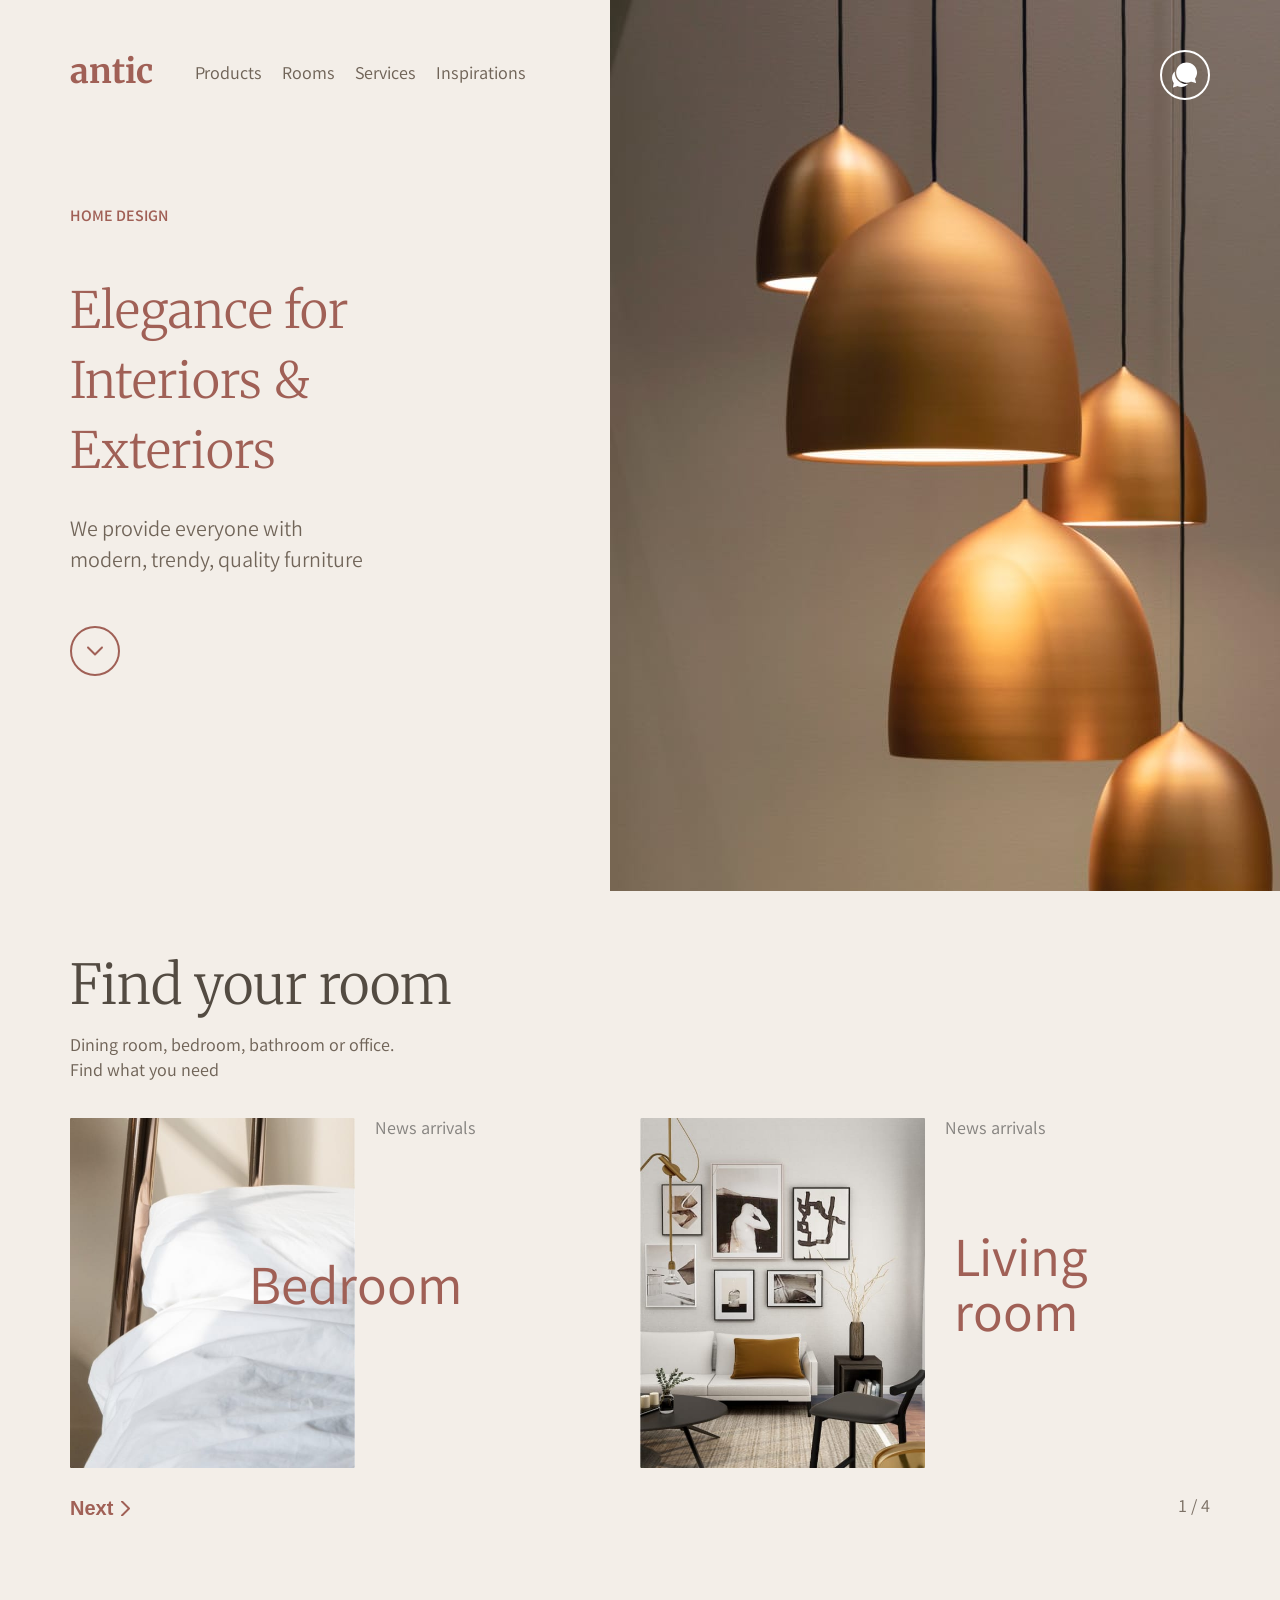
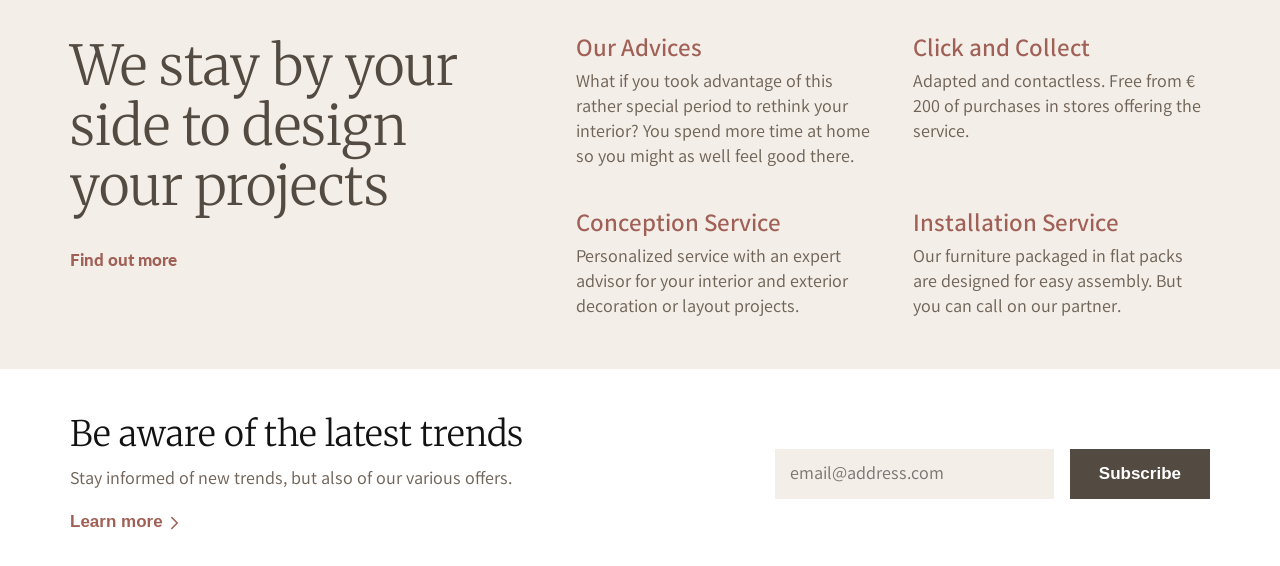
==== commit 539a58ea: "add adaptive to subscribe section" ====
--- a/docs/index.html
+++ b/docs/index.html
@@ -224,11 +224,13 @@
     </section>
      <section class="subscribe">
       <div class="container">
-        <div class="section-title">Be aware of the latest trends</div>
-        <p class="heading-text">
-          Stay informed of new trends, but also of our various offers.
-        </p>
-        <a href="#" class="learn-more">Learn more</a>
+        <div class="subscribe__main">
+          <h2 class="subscribe__title">Be aware of the latest trends</h2>
+          <p class="heading-text">
+            Stay informed of new trends, but also of our various offers.
+          </p>
+          <a href="#" class="learn-more">Learn more</a>
+        </div>
     
         <form action="post" class="subscribe__form">
           <input
--- a/docs/assets/css/style.min.css
+++ b/docs/assets/css/style.min.css
@@ -1 +1 @@
-a,abbr,acronym,address,applet,article,aside,audio,b,big,blockquote,body,canvas,caption,center,cite,code,dd,del,details,dfn,div,dl,dt,em,embed,fieldset,figcaption,figure,footer,form,h1,h2,h3,h4,h5,h6,header,hgroup,html,i,iframe,img,ins,kbd,label,legend,li,mark,menu,nav,object,ol,output,p,pre,q,ruby,s,samp,section,small,span,strike,strong,sub,summary,sup,table,tbody,td,tfoot,th,thead,time,tr,tt,u,ul,var,video{margin:0;padding:0;border:0;font-size:100%;font:inherit;vertical-align:baseline}article,aside,details,figcaption,figure,footer,header,hgroup,menu,nav,section{display:block}body{line-height:1}ol,ul{list-style:none}blockquote,q{quotes:none}blockquote:after,blockquote:before,q:after,q:before{content:"";content:none}table{border-collapse:collapse;border-spacing:0}*,:after,:before{margin:0;box-sizing:border-box}.body{color:#706458;font-family:Varta,sans-serif;font-weight:400}.container{width:100%;padding-left:32px;padding-right:32px}a{text-decoration:none}.btn{display:flex;align-items:center;justify-content:center;width:50px;height:50px;border:2px solid #fff;border-radius:50%}.btn__icon{fill:#fff}#burger{display:flex;flex-direction:column;justify-content:space-between;width:24px;height:12px}#burger>.line{height:2px;background-color:#fff}.logo{font-family:Merriweather,serif;color:#fff;font-weight:700;font-size:2.125rem;line-height:1em}.hidden{display:none!important}.section-title{font-family:Merriweather,serif;color:#534b42;font-weight:400;font-size:2.1875rem;line-height:2.5rem}.heading-text{margin-top:20px;font-weight:400;font-size:1.125rem;line-height:1.5625rem}.learn-more{display:flex;align-items:center;margin-top:16px;font-family:Karla,sans-serif;color:#a06056;font-weight:700;font-size:1.0625rem;line-height:1.5625rem}.learn-more:after{content:"";display:inline-block;width:10px;height:14px;margin-left:7px;background-image:url(../img/arrow-right.svg);background-position:50%;background-size:contain;transform:translateY(1px)}.header,.learn-more:after{background-repeat:no-repeat}.header{padding-top:50px;padding-bottom:177px;background-image:url(../img/header-bg-mobile.jpg);background-position:top;background-size:cover}.header>.container{display:flex;flex-direction:column;align-items:center}.header__top-wrapper{display:flex;justify-content:space-between;align-items:center;align-self:normal}.header__tag{margin-top:92px;color:#fff;font-weight:700;font-size:.875rem;line-height:1em}.header__title{max-width:385px;margin-top:26px;font-family:Merriweather,serif;color:#fff;font-weight:300;font-size:2.1875rem;line-height:2.5rem;text-align:center}.header__description{max-width:350px;margin-top:24px;color:#f7f8f9;font-weight:400;font-size:1.125rem;line-height:1.5625rem;text-align:center}.header__btn{margin-top:44px}.header__btn>.btn__icon{width:18px;height:10px}.header #comment,.nav{display:none}.nav-mobile{position:fixed;right:0;top:0;bottom:0;display:flex;flex-direction:column;width:70%;background-color:#f3eee8}.nav-mobile:before{content:"";position:fixed;top:0;bottom:0;left:0;width:30%;background-color:rgba(0,0,0,.6)}.nav-mobile__link{display:block;padding:24px 36px;text-align:center;font-weight:400;font-size:1.125rem;line-height:1em;color:#706458}.nav-mobile .close-btn{position:relative;display:flex;align-items:center;justify-content:center;width:24px;height:24px;margin:55px 32px 20px auto}.nav-mobile .close-btn:after,.nav-mobile .close-btn:before{content:"";position:absolute;width:24px;height:2px;background-color:#706458}.nav-mobile .close-btn:after{transform:rotate(45deg)}.nav-mobile .close-btn:before{transform:rotate(-45deg)}.benefits{padding-top:48px;padding-bottom:48px;background-color:#f3eee8}.benefits__fint-out{display:inline-block;margin-top:32px;font-family:Lato,sans-serif;color:#a06056;font-weight:900;font-size:1.0625rem;line-height:1.4705em}.benefits__list{display:flex;justify-content:space-between;flex-wrap:wrap;margin-top:41px;row-gap:40px}.benefits__item-header{color:#a06056;font-weight:600;font-size:1.5625rem;line-height:1.875rem}.benefits__item-description{margin-top:5px;color:#706458;font-weight:400;font-size:1.125rem;line-height:1.5625rem}.rooms{padding-top:48px;padding-bottom:48px;background-color:#f3eee8}.rooms__swiper{height:232px;margin-top:33px}.rooms__swiper-pagination{width:auto!important;font-size:1.125rem;opacity:.9}.rooms__slide{display:flex;-webkit-user-select:none;-moz-user-select:none;user-select:none}.rooms__slide-img{width:50%;height:100%;margin-right:20px}.rooms__slide-arrival{color:rgba(0,0,0,.45);font-size:1.125rem;line-height:1.5625rem}.rooms__slide-title{position:absolute;top:50%;left:50%;color:#a06056;font-size:2.1875rem;transform:translate(-50%,-50%)}.rooms__slide-title_livingroom{left:70%}.rooms__footer{display:flex;align-items:center;justify-content:space-between;margin-top:30px}.rooms__btn-next{display:flex;align-items:center;font-family:Karla,sans-serif;color:#a06056;font-weight:700;font-size:1.25rem;cursor:pointer;-webkit-user-select:none;-moz-user-select:none;user-select:none}.rooms__btn-next.swiper-button-disabled{opacity:.5}.subscribe{padding-top:48px;padding-bottom:32px}.subscribe .heading-text{margin-top:16px}.subscribe__form{display:flex;flex-direction:column;margin-top:32px;gap:16px}.subscribe__email{height:50px;padding:12px 15px;border:none;background-color:#f3eee8}.subscribe__email::placeholder{font-family:Varta,sans-serif;font-size:1.125rem;color:rgba(0,0,0,.5)}.subscribe__email:focus{outline:1px solid #534b42}.subscribe__submit{height:50px;border:none;background-color:#534b42;font-family:Karla,sans-serif;color:#fff;font-weight:700;font-size:1.0625rem}+a,abbr,acronym,address,applet,article,aside,audio,b,big,blockquote,body,canvas,caption,center,cite,code,dd,del,details,dfn,div,dl,dt,em,embed,fieldset,figcaption,figure,footer,form,h1,h2,h3,h4,h5,h6,header,hgroup,html,i,iframe,img,ins,kbd,label,legend,li,mark,menu,nav,object,ol,output,p,pre,q,ruby,s,samp,section,small,span,strike,strong,sub,summary,sup,table,tbody,td,tfoot,th,thead,time,tr,tt,u,ul,var,video{margin:0;padding:0;border:0;font-size:100%;font:inherit;vertical-align:baseline}article,aside,details,figcaption,figure,footer,header,hgroup,menu,nav,section{display:block}body{line-height:1}ol,ul{list-style:none}blockquote,q{quotes:none}blockquote:after,blockquote:before,q:after,q:before{content:"";content:none}table{border-collapse:collapse;border-spacing:0}*,:after,:before{margin:0;box-sizing:border-box}.body{color:#706458;font-family:Varta,sans-serif;font-weight:400}.container{width:100%;padding-left:32px;padding-right:32px}a{text-decoration:none}.btn{display:flex;align-items:center;justify-content:center;width:50px;height:50px;border:2px solid #fff;border-radius:50%}.btn__icon{fill:#fff}#burger{display:flex;flex-direction:column;justify-content:space-between;width:24px;height:12px}#burger>.line{height:2px;background-color:#fff}.logo{font-family:Merriweather,serif;color:#fff;font-weight:700;font-size:2.125rem;line-height:1em}.hidden{display:none!important}.section-title{font-family:Merriweather,serif;color:#534b42;font-weight:400;font-size:2.1875rem;line-height:2.5rem}.heading-text{margin-top:20px;font-weight:400;font-size:1.125rem;line-height:1.5625rem}.learn-more{display:flex;align-items:center;margin-top:16px;font-family:Karla,sans-serif;color:#a06056;font-weight:700;font-size:1.0625rem;line-height:1.5625rem}.learn-more:after{content:"";display:inline-block;width:10px;height:14px;margin-left:7px;background-image:url(../img/arrow-right.svg);background-position:50%;background-size:contain;transform:translateY(1px)}.header,.learn-more:after{background-repeat:no-repeat}.header{padding-top:50px;padding-bottom:177px;background-image:url(../img/header-bg-mobile.jpg);background-position:top;background-size:cover}.header>.container{display:flex;flex-direction:column;align-items:center}.header__top-wrapper{display:flex;justify-content:space-between;align-items:center;align-self:normal}.header__tag{margin-top:92px;color:#fff;font-weight:700;font-size:.875rem;line-height:1em}.header__title{max-width:385px;margin-top:26px;font-family:Merriweather,serif;color:#fff;font-weight:300;font-size:2.1875rem;line-height:2.5rem;text-align:center}.header__description{max-width:350px;margin-top:24px;color:#f7f8f9;font-weight:400;font-size:1.125rem;line-height:1.5625rem;text-align:center}.header__btn{margin-top:44px}.header__btn>.btn__icon{width:18px;height:10px}.header #comment,.nav{display:none}.nav-mobile{position:fixed;right:0;top:0;bottom:0;display:flex;flex-direction:column;width:70%;background-color:#f3eee8}.nav-mobile:before{content:"";position:fixed;top:0;bottom:0;left:0;width:30%;background-color:rgba(0,0,0,.6)}.nav-mobile__link{display:block;padding:24px 36px;text-align:center;font-weight:400;font-size:1.125rem;line-height:1em;color:#706458}.nav-mobile .close-btn{position:relative;display:flex;align-items:center;justify-content:center;width:24px;height:24px;margin:55px 32px 20px auto}.nav-mobile .close-btn:after,.nav-mobile .close-btn:before{content:"";position:absolute;width:24px;height:2px;background-color:#706458}.nav-mobile .close-btn:after{transform:rotate(45deg)}.nav-mobile .close-btn:before{transform:rotate(-45deg)}.benefits{padding-top:48px;padding-bottom:48px;background-color:#f3eee8}.benefits__fint-out{display:inline-block;margin-top:32px;font-family:Lato,sans-serif;color:#a06056;font-weight:900;font-size:1.0625rem;line-height:1.4705em}.benefits__list{display:flex;justify-content:space-between;flex-wrap:wrap;margin-top:41px;row-gap:40px}.benefits__item-header{color:#a06056;font-weight:600;font-size:1.5625rem;line-height:1.875rem}.benefits__item-description{margin-top:5px;color:#706458;font-weight:400;font-size:1.125rem;line-height:1.5625rem}.rooms{padding-top:48px;padding-bottom:48px;background-color:#f3eee8}.rooms__swiper{height:232px;margin-top:33px}.rooms__swiper-pagination{width:auto!important;font-size:1.125rem;opacity:.9}.rooms__slide{display:flex;-webkit-user-select:none;-moz-user-select:none;user-select:none}.rooms__slide-img{width:50%;height:100%;margin-right:20px}.rooms__slide-arrival{color:rgba(0,0,0,.45);font-size:1.125rem;line-height:1.5625rem}.rooms__slide-title{position:absolute;top:50%;left:50%;color:#a06056;font-size:2.1875rem;transform:translate(-50%,-50%)}.rooms__slide-title_livingroom{left:70%}.rooms__footer{display:flex;align-items:center;justify-content:space-between;margin-top:30px}.rooms__btn-next{display:flex;align-items:center;font-family:Karla,sans-serif;color:#a06056;font-weight:700;font-size:1.25rem;cursor:pointer;-webkit-user-select:none;-moz-user-select:none;user-select:none}.rooms__btn-next.swiper-button-disabled{opacity:.5}.subscribe{padding-top:48px;padding-bottom:32px}.subscribe .subscribe__title{font-family:Merriweather,serif;font-weight:300;color:#121212;font-size:2.1875rem}.subscribe .heading-text{margin-top:16px}.subscribe__form{display:flex;flex-direction:column;margin-top:32px;gap:16px}.subscribe__email{height:50px;padding:12px 15px;border:none;background-color:#f3eee8}.subscribe__email::placeholder{font-family:Varta,sans-serif;font-size:1.125rem;color:rgba(0,0,0,.5)}.subscribe__email:focus{outline:1px solid #534b42}.subscribe__submit{height:50px;border:none;background-color:#534b42;font-family:Karla,sans-serif;color:#fff;font-weight:700;font-size:1.0625rem}
--- a/docs/assets/css/adaptive/sm.min.css
+++ b/docs/assets/css/adaptive/sm.min.css
@@ -1 +1 @@
-.header{background-image:url(../../img/header-bg.jpg)}.benefits__list{column-gap:40px}.benefits__item{flex:1 1 46%}.rooms .heading-text{max-width:329px}+.header{background-image:url(../../img/header-bg.jpg)}.benefits__list{column-gap:40px}.benefits__item{flex:1 1 46%}.rooms .heading-text{max-width:329px}.subscribe>.container{display:flex;justify-content:space-between;column-gap:20px}
--- a/docs/assets/css/adaptive/md.min.css
+++ b/docs/assets/css/adaptive/md.min.css
@@ -1 +1 @@
-.logo{color:#a06056}.header{background-image:url(../../img/header-bg-mobile.jpg);background-color:#f3eee8;background-position:100% 0;background-size:auto}.header>.container{align-items:flex-start}.header__tag{color:#a06056}.header__title{max-width:350px;font-weight:300;font-size:2.625rem;line-height:2.5rem;color:#a06056;text-align:left}.header__description{max-width:300px;color:#706458;text-align:left}.header__btn{border:2px solid #a06056}.header__btn>.btn__icon{fill:#a06056}.rooms__swiper{height:300px}.rooms__slide-title{font-size:2.8125rem}+.logo{color:#a06056}.header{background-image:url(../../img/header-bg-mobile.jpg);background-color:#f3eee8;background-position:100% 0;background-size:auto}.header>.container{align-items:flex-start}.header__tag{color:#a06056}.header__title{max-width:350px;font-weight:300;font-size:2.625rem;line-height:2.5rem;color:#a06056;text-align:left}.header__description{max-width:300px;color:#706458;text-align:left}.header__btn{border:2px solid #a06056}.header__btn>.btn__icon{fill:#a06056}.rooms__swiper{height:300px}.rooms__slide-title{font-size:2.8125rem}.subscribe>.container{column-gap:40px}
--- a/docs/assets/css/adaptive/lg.min.css
+++ b/docs/assets/css/adaptive/lg.min.css
@@ -1 +1 @@
-#burger{display:none}.logo{transform:translateY(-4px)}.section-title{font-weight:300;font-size:3.4375rem;line-height:3.75rem}.learn-more:after{transition:margin-left .3s ease}.learn-more:hover:after{margin-left:12px}.header__tag{font-weight:700;font-size:1rem;line-height:1em}.header__title{font-weight:300;font-size:3.125rem;line-height:4.375rem}.header__description{font-weight:300;font-size:1.375rem;line-height:1.9375rem}.header #comment{display:flex}.header #comment>.btn__icon{width:26px;height:26px}.nav{display:block;margin-left:32px;margin-right:auto}.nav__list{display:flex}.nav__link{padding:5px 10px;color:#706458;font-weight:400;font-size:1.125rem;line-height:1.5em;transition:color .3s ease}.nav__link:hover{color:#a06056}.benefits>.container{display:flex;column-gap:40px}.benefits__wrap{flex-shrink:1}.benefits__wrap>.section-title{min-width:458px;max-width:459px}.benefits__list{margin-top:0;flex-shrink:2}.rooms{padding-top:64px;padding-bottom:70px}.rooms__swiper{height:350px}.rooms__slide-title{font-size:3.4375rem}.rooms__btn-next:after{content:"";display:inline-block;width:10px;height:15px;margin-left:7px;background-image:url(../../img/arrow-right.svg);background-repeat:no-repeat;background-position:50%;transition:margin-left .3s ease}.rooms__btn-next:hover:after{margin-left:12px}+#burger{display:none}.logo{transform:translateY(-4px)}.section-title{font-weight:300;font-size:3.4375rem;line-height:3.75rem}.learn-more:after{transition:margin-left .3s ease}.learn-more:hover:after{margin-left:12px}.header__tag{font-weight:700;font-size:1rem;line-height:1em}.header__title{font-weight:300;font-size:3.125rem;line-height:4.375rem}.header__description{font-weight:300;font-size:1.375rem;line-height:1.9375rem}.header #comment{display:flex}.header #comment>.btn__icon{width:26px;height:26px}.nav{display:block;margin-left:32px;margin-right:auto}.nav__list{display:flex}.nav__link{padding:5px 10px;color:#706458;font-weight:400;font-size:1.125rem;line-height:1.5em;transition:color .3s ease}.nav__link:hover{color:#a06056}.benefits>.container{display:flex;column-gap:40px}.benefits__wrap{flex-shrink:1}.benefits__wrap>.section-title{min-width:458px;max-width:459px}.benefits__list{margin-top:0;flex-shrink:2}.rooms{padding-top:64px;padding-bottom:70px}.rooms__swiper{height:350px}.rooms__slide-title{font-size:3.4375rem}.rooms__btn-next:after{content:"";display:inline-block;width:10px;height:15px;margin-left:7px;background-image:url(../../img/arrow-right.svg);background-repeat:no-repeat;background-position:50%;transition:margin-left .3s ease}.rooms__btn-next:hover:after{margin-left:12px}.subscribe__form{flex-direction:row}.subscribe__submit{padding-left:29px;padding-right:29px}
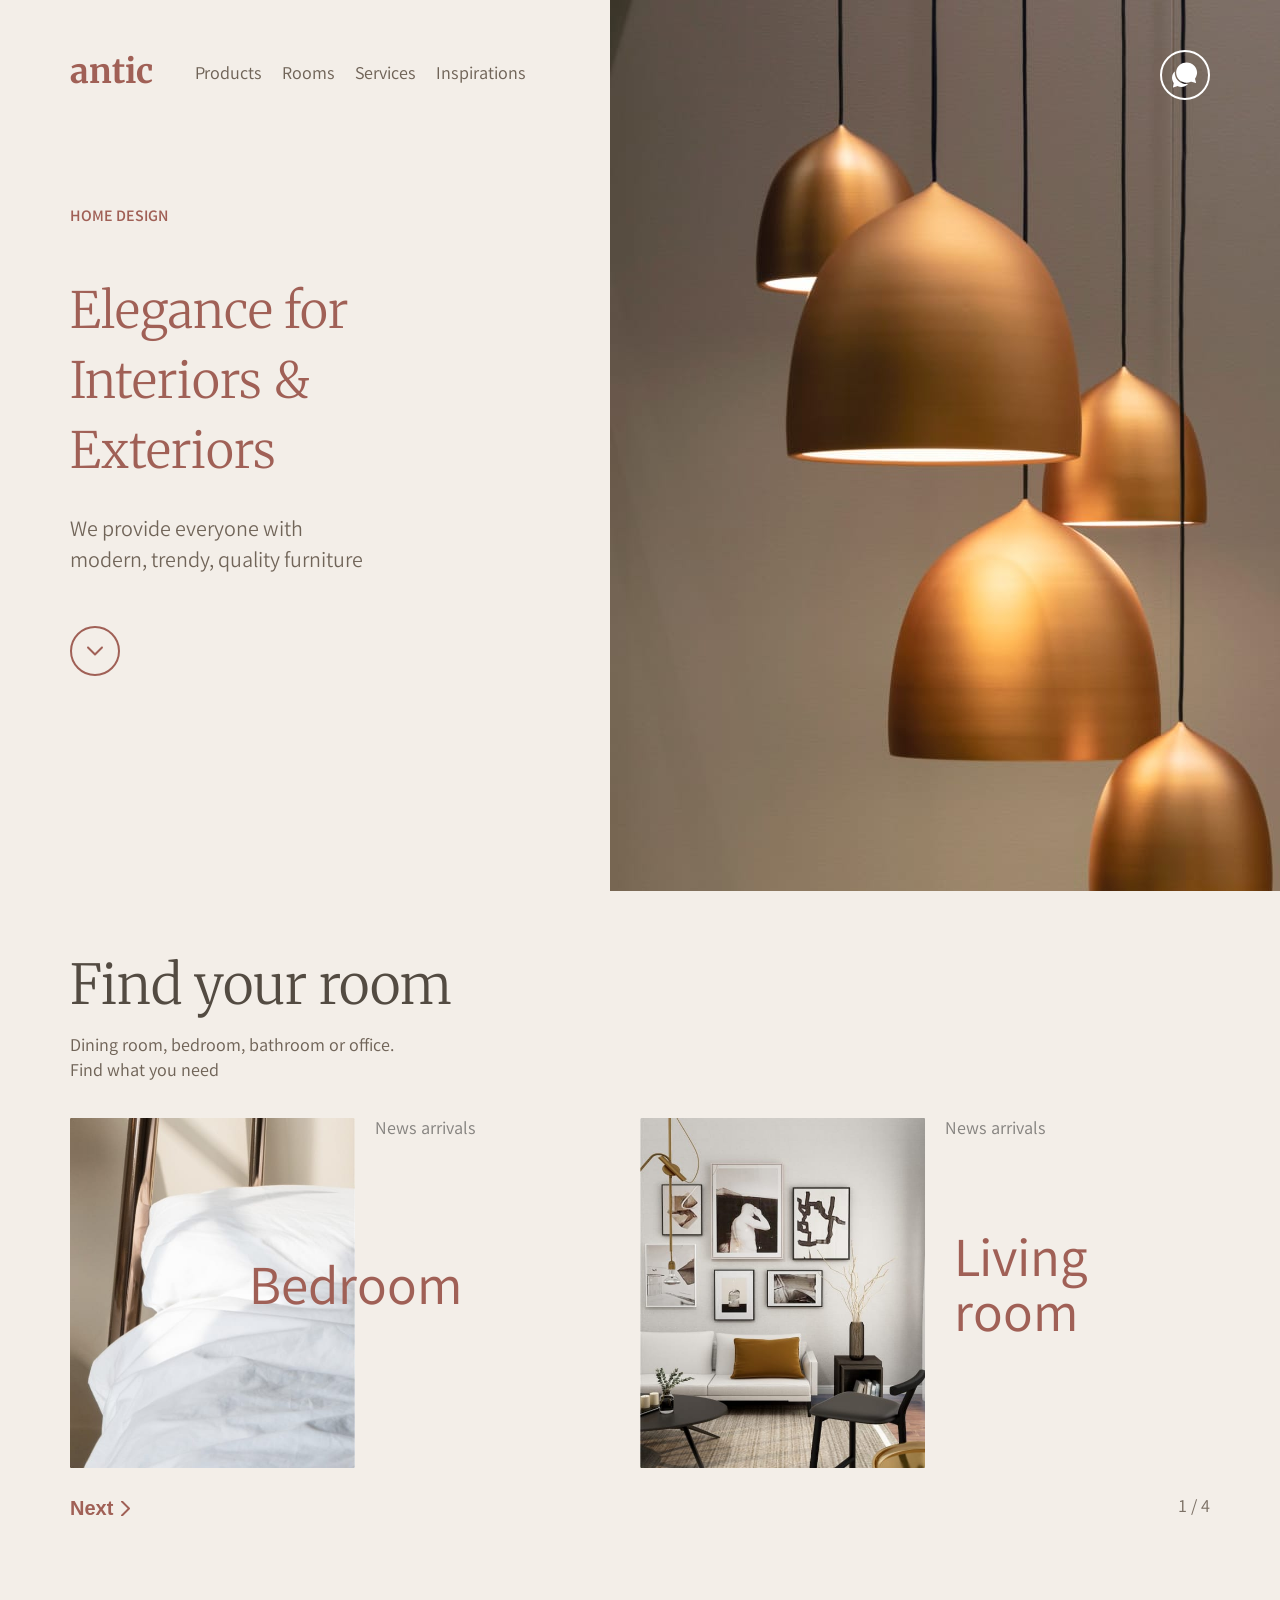
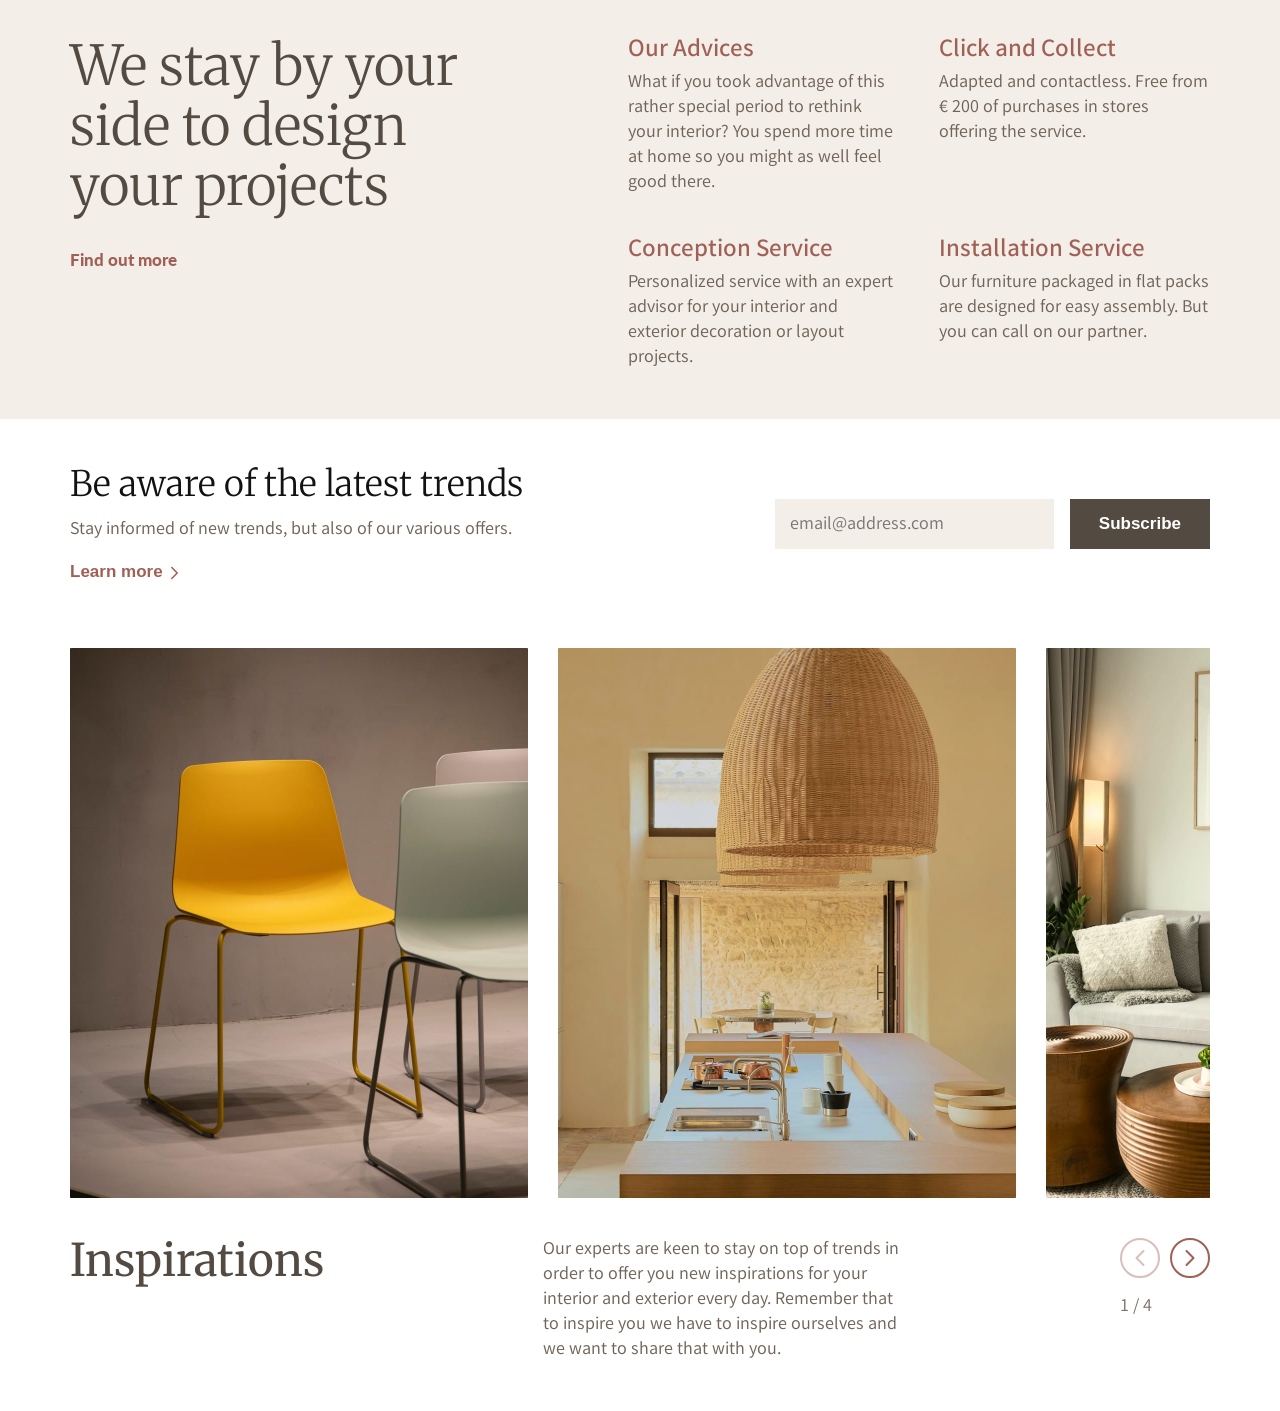
==== commit eb28717f: "add inspirations section with adaptive" ====
--- a/docs/index.html
+++ b/docs/index.html
@@ -245,6 +245,102 @@
         </form>
       </div>
     </section>
+     <section class="inspirations">
+      <div class="container">
+        <div class="swiper inspirations__swiper">
+          <div class="swiper-wrapper">
+            <div class="swiper-slide inspirations__slide">
+              <img
+                class="inspirations__slide-img"
+                src="assets/img/inspirations/swiper/chair.jpg"
+                alt="a chair"
+              />
+            </div>
+            <div class="swiper-slide inspirations__slide">
+              <img
+                class="inspirations__slide-img"
+                src="assets/img/inspirations/swiper/kitchen.jpg"
+                alt="kitchen"
+              />
+            </div>
+            <div class="swiper-slide inspirations__slide">
+              <img
+                class="inspirations__slide-img"
+                src="assets/img/inspirations/swiper/livingroom.jpg"
+                alt="a living room"
+              />
+            </div>
+            <div class="swiper-slide inspirations__slide">
+              <img
+                class="inspirations__slide-img"
+                src="assets/img/inspirations/swiper/chair.jpg"
+                alt="a chair"
+              />
+            </div>
+            <div class="swiper-slide inspirations__slide">
+              <img
+                class="inspirations__slide-img"
+                src="assets/img/inspirations/swiper/kitchen.jpg"
+                alt="kitchen"
+              />
+            </div>
+          </div>
+        </div>
+    
+        <div class="inspirations__main">
+          <h2 class="inspirations__title">Inspirations</h2>
+          <p class="heading-text">
+            Our experts are keen to stay on top of trends in order to offer you new
+            inspirations for your interior and exterior every day. Remember that to
+            inspire you we have to inspire ourselves and we want to share that with
+            you.
+          </p>
+    
+          <div class="inspirations__pag-nav-wrapper">
+            <div class="inspirations__navigation">
+              <div class="inspirations__navigation-prev"></div>
+              <div class="inspirations__navigation-next"></div>
+            </div>
+            <div class="inspirations__pagination"></div>
+          </div>
+    
+          <ul class="inspirations__list">
+            <li class="inspirations__item">
+              <img
+                src="assets/img/inspirations/chair.jpg"
+                alt="a chair"
+                class="inspirations__item-img"
+              />
+              <div class="inspirations__item-title">Chair</div>
+            </li>
+            <li class="inspirations__item">
+              <img
+                src="assets/img/inspirations/kitchen.jpg"
+                alt="kitchen"
+                class="inspirations__item-img"
+              />
+              <div class="inspirations__item-title">Cooked</div>
+            </li>
+            <li class="inspirations__item">
+              <img
+                src="assets/img/inspirations/livingroom.jpg"
+                alt="a living room"
+                class="inspirations__item-img"
+              />
+              <div class="inspirations__item-title">Living room</div>
+            </li>
+            <li class="inspirations__item">
+              <img
+                src="assets/img/inspirations/room.jpg"
+                alt="a room"
+                class="inspirations__item-img"
+              />
+              <div class="inspirations__item-title">Tables</div>
+            </li>
+          </ul>
+        </div>
+      </div>
+    </section>
     
     
     <!-- Swiper.js -->
--- a/docs/assets/css/style.min.css
+++ b/docs/assets/css/style.min.css
@@ -1 +1 @@
-a,abbr,acronym,address,applet,article,aside,audio,b,big,blockquote,body,canvas,caption,center,cite,code,dd,del,details,dfn,div,dl,dt,em,embed,fieldset,figcaption,figure,footer,form,h1,h2,h3,h4,h5,h6,header,hgroup,html,i,iframe,img,ins,kbd,label,legend,li,mark,menu,nav,object,ol,output,p,pre,q,ruby,s,samp,section,small,span,strike,strong,sub,summary,sup,table,tbody,td,tfoot,th,thead,time,tr,tt,u,ul,var,video{margin:0;padding:0;border:0;font-size:100%;font:inherit;vertical-align:baseline}article,aside,details,figcaption,figure,footer,header,hgroup,menu,nav,section{display:block}body{line-height:1}ol,ul{list-style:none}blockquote,q{quotes:none}blockquote:after,blockquote:before,q:after,q:before{content:"";content:none}table{border-collapse:collapse;border-spacing:0}*,:after,:before{margin:0;box-sizing:border-box}.body{color:#706458;font-family:Varta,sans-serif;font-weight:400}.container{width:100%;padding-left:32px;padding-right:32px}a{text-decoration:none}.btn{display:flex;align-items:center;justify-content:center;width:50px;height:50px;border:2px solid #fff;border-radius:50%}.btn__icon{fill:#fff}#burger{display:flex;flex-direction:column;justify-content:space-between;width:24px;height:12px}#burger>.line{height:2px;background-color:#fff}.logo{font-family:Merriweather,serif;color:#fff;font-weight:700;font-size:2.125rem;line-height:1em}.hidden{display:none!important}.section-title{font-family:Merriweather,serif;color:#534b42;font-weight:400;font-size:2.1875rem;line-height:2.5rem}.heading-text{margin-top:20px;font-weight:400;font-size:1.125rem;line-height:1.5625rem}.learn-more{display:flex;align-items:center;margin-top:16px;font-family:Karla,sans-serif;color:#a06056;font-weight:700;font-size:1.0625rem;line-height:1.5625rem}.learn-more:after{content:"";display:inline-block;width:10px;height:14px;margin-left:7px;background-image:url(../img/arrow-right.svg);background-position:50%;background-size:contain;transform:translateY(1px)}.header,.learn-more:after{background-repeat:no-repeat}.header{padding-top:50px;padding-bottom:177px;background-image:url(../img/header-bg-mobile.jpg);background-position:top;background-size:cover}.header>.container{display:flex;flex-direction:column;align-items:center}.header__top-wrapper{display:flex;justify-content:space-between;align-items:center;align-self:normal}.header__tag{margin-top:92px;color:#fff;font-weight:700;font-size:.875rem;line-height:1em}.header__title{max-width:385px;margin-top:26px;font-family:Merriweather,serif;color:#fff;font-weight:300;font-size:2.1875rem;line-height:2.5rem;text-align:center}.header__description{max-width:350px;margin-top:24px;color:#f7f8f9;font-weight:400;font-size:1.125rem;line-height:1.5625rem;text-align:center}.header__btn{margin-top:44px}.header__btn>.btn__icon{width:18px;height:10px}.header #comment,.nav{display:none}.nav-mobile{position:fixed;right:0;top:0;bottom:0;display:flex;flex-direction:column;width:70%;background-color:#f3eee8}.nav-mobile:before{content:"";position:fixed;top:0;bottom:0;left:0;width:30%;background-color:rgba(0,0,0,.6)}.nav-mobile__link{display:block;padding:24px 36px;text-align:center;font-weight:400;font-size:1.125rem;line-height:1em;color:#706458}.nav-mobile .close-btn{position:relative;display:flex;align-items:center;justify-content:center;width:24px;height:24px;margin:55px 32px 20px auto}.nav-mobile .close-btn:after,.nav-mobile .close-btn:before{content:"";position:absolute;width:24px;height:2px;background-color:#706458}.nav-mobile .close-btn:after{transform:rotate(45deg)}.nav-mobile .close-btn:before{transform:rotate(-45deg)}.benefits{padding-top:48px;padding-bottom:48px;background-color:#f3eee8}.benefits__fint-out{display:inline-block;margin-top:32px;font-family:Lato,sans-serif;color:#a06056;font-weight:900;font-size:1.0625rem;line-height:1.4705em}.benefits__list{display:flex;justify-content:space-between;flex-wrap:wrap;margin-top:41px;row-gap:40px}.benefits__item-header{color:#a06056;font-weight:600;font-size:1.5625rem;line-height:1.875rem}.benefits__item-description{margin-top:5px;color:#706458;font-weight:400;font-size:1.125rem;line-height:1.5625rem}.rooms{padding-top:48px;padding-bottom:48px;background-color:#f3eee8}.rooms__swiper{height:232px;margin-top:33px}.rooms__swiper-pagination{width:auto!important;font-size:1.125rem;opacity:.9}.rooms__slide{display:flex;-webkit-user-select:none;-moz-user-select:none;user-select:none}.rooms__slide-img{width:50%;height:100%;margin-right:20px}.rooms__slide-arrival{color:rgba(0,0,0,.45);font-size:1.125rem;line-height:1.5625rem}.rooms__slide-title{position:absolute;top:50%;left:50%;color:#a06056;font-size:2.1875rem;transform:translate(-50%,-50%)}.rooms__slide-title_livingroom{left:70%}.rooms__footer{display:flex;align-items:center;justify-content:space-between;margin-top:30px}.rooms__btn-next{display:flex;align-items:center;font-family:Karla,sans-serif;color:#a06056;font-weight:700;font-size:1.25rem;cursor:pointer;-webkit-user-select:none;-moz-user-select:none;user-select:none}.rooms__btn-next.swiper-button-disabled{opacity:.5}.subscribe{padding-top:48px;padding-bottom:32px}.subscribe .subscribe__title{font-family:Merriweather,serif;font-weight:300;color:#121212;font-size:2.1875rem}.subscribe .heading-text{margin-top:16px}.subscribe__form{display:flex;flex-direction:column;margin-top:32px;gap:16px}.subscribe__email{height:50px;padding:12px 15px;border:none;background-color:#f3eee8}.subscribe__email::placeholder{font-family:Varta,sans-serif;font-size:1.125rem;color:rgba(0,0,0,.5)}.subscribe__email:focus{outline:1px solid #534b42}.subscribe__submit{height:50px;border:none;background-color:#534b42;font-family:Karla,sans-serif;color:#fff;font-weight:700;font-size:1.0625rem}+a,abbr,acronym,address,applet,article,aside,audio,b,big,blockquote,body,canvas,caption,center,cite,code,dd,del,details,dfn,div,dl,dt,em,embed,fieldset,figcaption,figure,footer,form,h1,h2,h3,h4,h5,h6,header,hgroup,html,i,iframe,img,ins,kbd,label,legend,li,mark,menu,nav,object,ol,output,p,pre,q,ruby,s,samp,section,small,span,strike,strong,sub,summary,sup,table,tbody,td,tfoot,th,thead,time,tr,tt,u,ul,var,video{margin:0;padding:0;border:0;font-size:100%;font:inherit;vertical-align:baseline}article,aside,details,figcaption,figure,footer,header,hgroup,menu,nav,section{display:block}body{line-height:1}ol,ul{list-style:none}blockquote,q{quotes:none}blockquote:after,blockquote:before,q:after,q:before{content:"";content:none}table{border-collapse:collapse;border-spacing:0}*,:after,:before{margin:0;box-sizing:border-box}.body{color:#706458;font-family:Varta,sans-serif;font-weight:400}.container{width:100%;padding-left:32px;padding-right:32px}a{text-decoration:none}.btn{display:flex;align-items:center;justify-content:center;width:50px;height:50px;border:2px solid #fff;border-radius:50%}.btn__icon{fill:#fff}#burger{display:flex;flex-direction:column;justify-content:space-between;width:24px;height:12px}#burger>.line{height:2px;background-color:#fff}.logo{font-family:Merriweather,serif;color:#fff;font-weight:700;font-size:2.125rem;line-height:1em}.hidden{display:none!important}.section-title{font-family:Merriweather,serif;color:#534b42;font-weight:300;font-size:2.1875rem;line-height:2.5rem}.heading-text{margin-top:20px;font-weight:400;font-size:1.125rem;line-height:1.5625rem}.learn-more{display:flex;align-items:center;margin-top:16px;font-family:Karla,sans-serif;color:#a06056;font-weight:700;font-size:1.0625rem;line-height:1.5625rem}.learn-more:after{content:"";display:inline-block;width:10px;height:14px;margin-left:7px;background-image:url(../img/arrow-right.svg);background-position:50%;background-size:contain;transform:translateY(1px)}.header,.learn-more:after{background-repeat:no-repeat}.header{padding-top:50px;padding-bottom:177px;background-image:url(../img/header-bg-mobile.jpg);background-position:top;background-size:cover}.header>.container{display:flex;flex-direction:column;align-items:center}.header__top-wrapper{display:flex;justify-content:space-between;align-items:center;align-self:normal}.header__tag{margin-top:92px;color:#fff;font-weight:700;font-size:.875rem;line-height:1em}.header__title{max-width:385px;margin-top:26px;font-family:Merriweather,serif;color:#fff;font-weight:300;font-size:2.1875rem;line-height:2.5rem;text-align:center}.header__description{max-width:350px;margin-top:24px;color:#f7f8f9;font-weight:400;font-size:1.125rem;line-height:1.5625rem;text-align:center}.header__btn{margin-top:44px}.header__btn>.btn__icon{width:18px;height:10px}.header #comment,.nav{display:none}.nav-mobile{position:fixed;right:0;top:0;bottom:0;display:flex;flex-direction:column;width:70%;background-color:#f3eee8}.nav-mobile:before{content:"";position:fixed;top:0;bottom:0;left:0;width:30%;background-color:rgba(0,0,0,.6)}.nav-mobile__link{display:block;padding:24px 36px;text-align:center;font-weight:400;font-size:1.125rem;line-height:1em;color:#706458}.nav-mobile .close-btn{position:relative;display:flex;align-items:center;justify-content:center;width:24px;height:24px;margin:55px 32px 20px auto}.nav-mobile .close-btn:after,.nav-mobile .close-btn:before{content:"";position:absolute;width:24px;height:2px;background-color:#706458}.nav-mobile .close-btn:after{transform:rotate(45deg)}.nav-mobile .close-btn:before{transform:rotate(-45deg)}.benefits{padding-top:48px;padding-bottom:48px;background-color:#f3eee8}.benefits__fint-out{display:inline-block;margin-top:32px;font-family:Lato,sans-serif;color:#a06056;font-weight:900;font-size:1.0625rem;line-height:1.4705em}.benefits__list{display:flex;justify-content:space-between;flex-wrap:wrap;margin-top:41px;row-gap:40px}.benefits__item-header{color:#a06056;font-weight:600;font-size:1.5625rem;line-height:1.875rem}.benefits__item-description{margin-top:5px;color:#706458;font-weight:400;font-size:1.125rem;line-height:1.5625rem}.rooms{padding-top:48px;padding-bottom:48px;background-color:#f3eee8}.rooms__swiper{height:232px;margin-top:33px}.rooms__swiper-pagination{width:auto!important;font-size:1.125rem;opacity:.9}.rooms__slide{display:flex;-webkit-user-select:none;-moz-user-select:none;user-select:none}.rooms__slide-img{width:50%;height:100%;margin-right:20px}.rooms__slide-arrival{color:rgba(0,0,0,.45);font-size:1.125rem;line-height:1.5625rem}.rooms__slide-title{position:absolute;top:50%;left:50%;color:#a06056;font-size:2.1875rem;transform:translate(-50%,-50%)}.rooms__slide-title_livingroom{left:70%}.rooms__footer{display:flex;align-items:center;justify-content:space-between;margin-top:30px}.rooms__btn-next{display:flex;align-items:center;font-family:Karla,sans-serif;color:#a06056;font-weight:700;font-size:1.25rem;cursor:pointer;-webkit-user-select:none;-moz-user-select:none;user-select:none}.rooms__btn-next.swiper-button-disabled{opacity:.5}.subscribe{padding-top:48px;padding-bottom:32px}.subscribe .subscribe__title{font-family:Merriweather,serif;font-weight:300;color:#121212;font-size:2.1875rem}.subscribe .heading-text{margin-top:16px}.subscribe__form{display:flex;flex-direction:column;margin-top:32px;gap:16px}.subscribe__email{height:50px;padding:12px 15px;border:none;background-color:#f3eee8}.subscribe__email::placeholder{font-family:Varta,sans-serif;font-size:1.125rem;color:rgba(0,0,0,.5)}.subscribe__email:focus{outline:1px solid #534b42}.subscribe__submit{height:50px;border:none;background-color:#534b42;font-family:Karla,sans-serif;color:#fff;font-weight:700;font-size:1.0625rem}.inspirations{padding-top:32px;padding-bottom:48px}.inspirations__title{font-family:Merriweather,serif;font-weight:400;color:#534b42;font-size:2.1875rem}.inspirations__list{display:flex;flex-wrap:wrap;justify-content:center;gap:20px;margin-top:40px}.inspirations__item-title{margin-top:15px;font-family:Lato,sans-serif;font-weight:400;color:#121212;font-size:.9375rem}.inspirations__swiper{display:none;margin-bottom:40px;height:400px}.inspirations__slide{height:100%}.inspirations__slide-img{height:100%;width:300px}.inspirations .swiper-wrapper .swiper-slide{width:300px}
--- a/docs/assets/css/adaptive/sm.min.css
+++ b/docs/assets/css/adaptive/sm.min.css
@@ -1 +1 @@
-.header{background-image:url(../../img/header-bg.jpg)}.benefits__list{column-gap:40px}.benefits__item{flex:1 1 46%}.rooms .heading-text{max-width:329px}.subscribe>.container{display:flex;justify-content:space-between;column-gap:20px}+.header{background-image:url(../../img/header-bg.jpg)}.benefits__list{column-gap:40px}.benefits__item{flex:1 1 46%}.rooms .heading-text{max-width:329px}.subscribe>.container{display:flex;justify-content:space-between;column-gap:20px}@media (min-width:710px){.inspirations__list{justify-content:space-between}}
--- a/docs/assets/css/adaptive/md.min.css
+++ b/docs/assets/css/adaptive/md.min.css
@@ -1 +1 @@
-.logo{color:#a06056}.header{background-image:url(../../img/header-bg-mobile.jpg);background-color:#f3eee8;background-position:100% 0;background-size:auto}.header>.container{align-items:flex-start}.header__tag{color:#a06056}.header__title{max-width:350px;font-weight:300;font-size:2.625rem;line-height:2.5rem;color:#a06056;text-align:left}.header__description{max-width:300px;color:#706458;text-align:left}.header__btn{border:2px solid #a06056}.header__btn>.btn__icon{fill:#a06056}.rooms__swiper{height:300px}.rooms__slide-title{font-size:2.8125rem}.subscribe>.container{column-gap:40px}+.logo{color:#a06056}.header{background-image:url(../../img/header-bg-mobile.jpg);background-color:#f3eee8;background-position:100% 0;background-size:auto}.header>.container{align-items:flex-start}.header__tag{color:#a06056}.header__title{max-width:350px;font-weight:300;font-size:2.625rem;line-height:2.5rem;color:#a06056;text-align:left}.header__description{max-width:300px;color:#706458;text-align:left}.header__btn{border:2px solid #a06056}.header__btn>.btn__icon{fill:#a06056}.rooms__swiper{height:300px}.rooms__slide-title{font-size:2.8125rem}.subscribe>.container{column-gap:40px}.inspirations__title{font-size:2.5rem}.inspirations__list{display:none}.inspirations__swiper{display:block}
--- a/docs/assets/css/adaptive/lg.min.css
+++ b/docs/assets/css/adaptive/lg.min.css
@@ -1 +1 @@
-#burger{display:none}.logo{transform:translateY(-4px)}.section-title{font-weight:300;font-size:3.4375rem;line-height:3.75rem}.learn-more:after{transition:margin-left .3s ease}.learn-more:hover:after{margin-left:12px}.header__tag{font-weight:700;font-size:1rem;line-height:1em}.header__title{font-weight:300;font-size:3.125rem;line-height:4.375rem}.header__description{font-weight:300;font-size:1.375rem;line-height:1.9375rem}.header #comment{display:flex}.header #comment>.btn__icon{width:26px;height:26px}.nav{display:block;margin-left:32px;margin-right:auto}.nav__list{display:flex}.nav__link{padding:5px 10px;color:#706458;font-weight:400;font-size:1.125rem;line-height:1.5em;transition:color .3s ease}.nav__link:hover{color:#a06056}.benefits>.container{display:flex;column-gap:40px}.benefits__wrap{flex-shrink:1}.benefits__wrap>.section-title{min-width:458px;max-width:459px}.benefits__list{margin-top:0;flex-shrink:2}.rooms{padding-top:64px;padding-bottom:70px}.rooms__swiper{height:350px}.rooms__slide-title{font-size:3.4375rem}.rooms__btn-next:after{content:"";display:inline-block;width:10px;height:15px;margin-left:7px;background-image:url(../../img/arrow-right.svg);background-repeat:no-repeat;background-position:50%;transition:margin-left .3s ease}.rooms__btn-next:hover:after{margin-left:12px}.subscribe__form{flex-direction:row}.subscribe__submit{padding-left:29px;padding-right:29px}+#burger{display:none}.logo{transform:translateY(-4px)}.section-title{font-weight:300;font-size:3.4375rem;line-height:3.75rem}.learn-more:after{transition:margin-left .3s ease}.learn-more:hover:after{margin-left:12px}.header__tag{font-weight:700;font-size:1rem;line-height:1em}.header__title{font-weight:300;font-size:3.125rem;line-height:4.375rem}.header__description{font-weight:300;font-size:1.375rem;line-height:1.9375rem}.header #comment{display:flex}.header #comment>.btn__icon{width:26px;height:26px}.nav{display:block;margin-left:32px;margin-right:auto}.nav__list{display:flex}.nav__link{padding:5px 10px;color:#706458;font-weight:400;font-size:1.125rem;line-height:1.5em;transition:color .3s ease}.nav__link:hover{color:#a06056}.benefits>.container{display:flex;column-gap:40px}.benefits__wrap{flex-shrink:1}.benefits__wrap>.section-title{min-width:458px;max-width:459px}.benefits__list{margin-top:0;flex-shrink:2}.rooms{padding-top:64px;padding-bottom:70px}.rooms__swiper{height:350px}.rooms__slide-title{font-size:3.4375rem}.rooms__btn-next:after{content:"";display:inline-block;width:10px;height:15px;margin-left:7px;background-image:url(../../img/arrow-right.svg);background-repeat:no-repeat;background-position:50%;transition:margin-left .3s ease}.rooms__btn-next:hover:after{margin-left:12px}.subscribe__form{flex-direction:row}.subscribe__submit{padding-left:29px;padding-right:29px}.inspirations__title{font-size:2.8125rem}.inspirations__swiper{height:500px}.inspirations .swiper-wrapper .swiper-slide{width:420px}.inspirations__slide-img{width:auto}.inspirations__main{display:flex;align-items:flex-start;justify-content:space-between}.inspirations__main>.heading-text{width:359px;margin-top:0}.inspirations__pagination{font-size:1.125rem;opacity:.9}.inspirations__navigation{display:flex;margin-bottom:20px}.inspirations__navigation-next,.inspirations__navigation-prev{display:inline-block;width:40px;height:40px;background-image:url(../../img/btn-arrow.svg);background-position:50%;background-repeat:no-repeat;cursor:pointer}.inspirations__navigation-next.swiper-button-disabled,.inspirations__navigation-prev.swiper-button-disabled{opacity:.4;cursor:auto}.inspirations__navigation-prev{margin-right:10px;transform:rotate(180deg)}
--- a/docs/assets/css/adaptive/xl.min.css
+++ b/docs/assets/css/adaptive/xl.min.css
@@ -1 +1 @@
-.container{max-width:1204px;margin-left:auto;margin-right:auto}.header{padding-bottom:215px;background-image:url(../../img/header-bg.jpg);background-position:right -50px top}.header__tag{margin-top:110px}.header__title{margin-top:50px}.header__description{margin-top:30px}.header__btn{margin-top:48px}@media (min-width:1300px){.header{background-image:url(../../img/header-bg.jpg);background-position:100% 0}}.benefits>.container{column-gap:48px}+.container{max-width:1204px;margin-left:auto;margin-right:auto}.header{padding-bottom:215px;background-image:url(../../img/header-bg.jpg);background-position:right -50px top}.header__tag{margin-top:110px}.header__title{margin-top:50px}.header__description{margin-top:30px}.header__btn{margin-top:48px}@media (min-width:1300px){.header{background-image:url(../../img/header-bg.jpg);background-position:100% 0}}.benefits>.container{column-gap:100px}.inspirations__swiper{height:550px}.inspirations .swiper-wrapper .swiper-slide{width:458px}
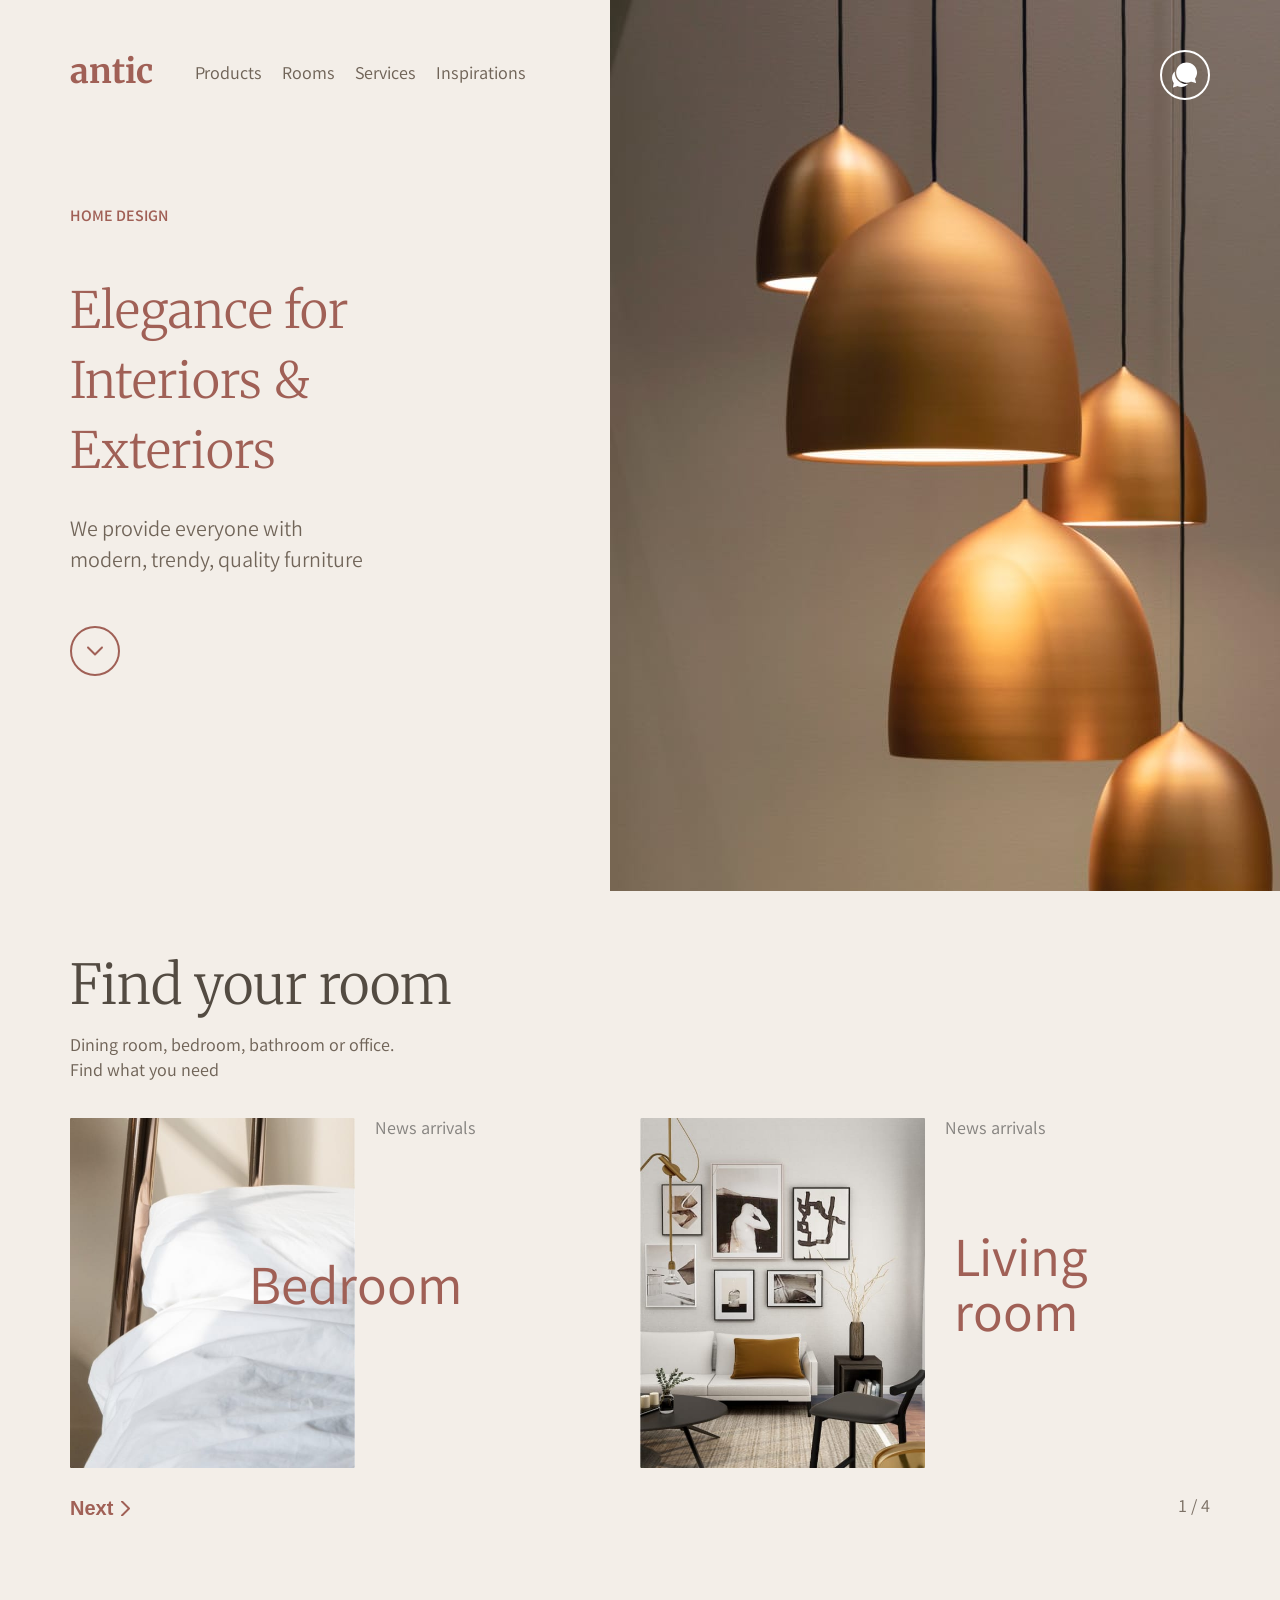
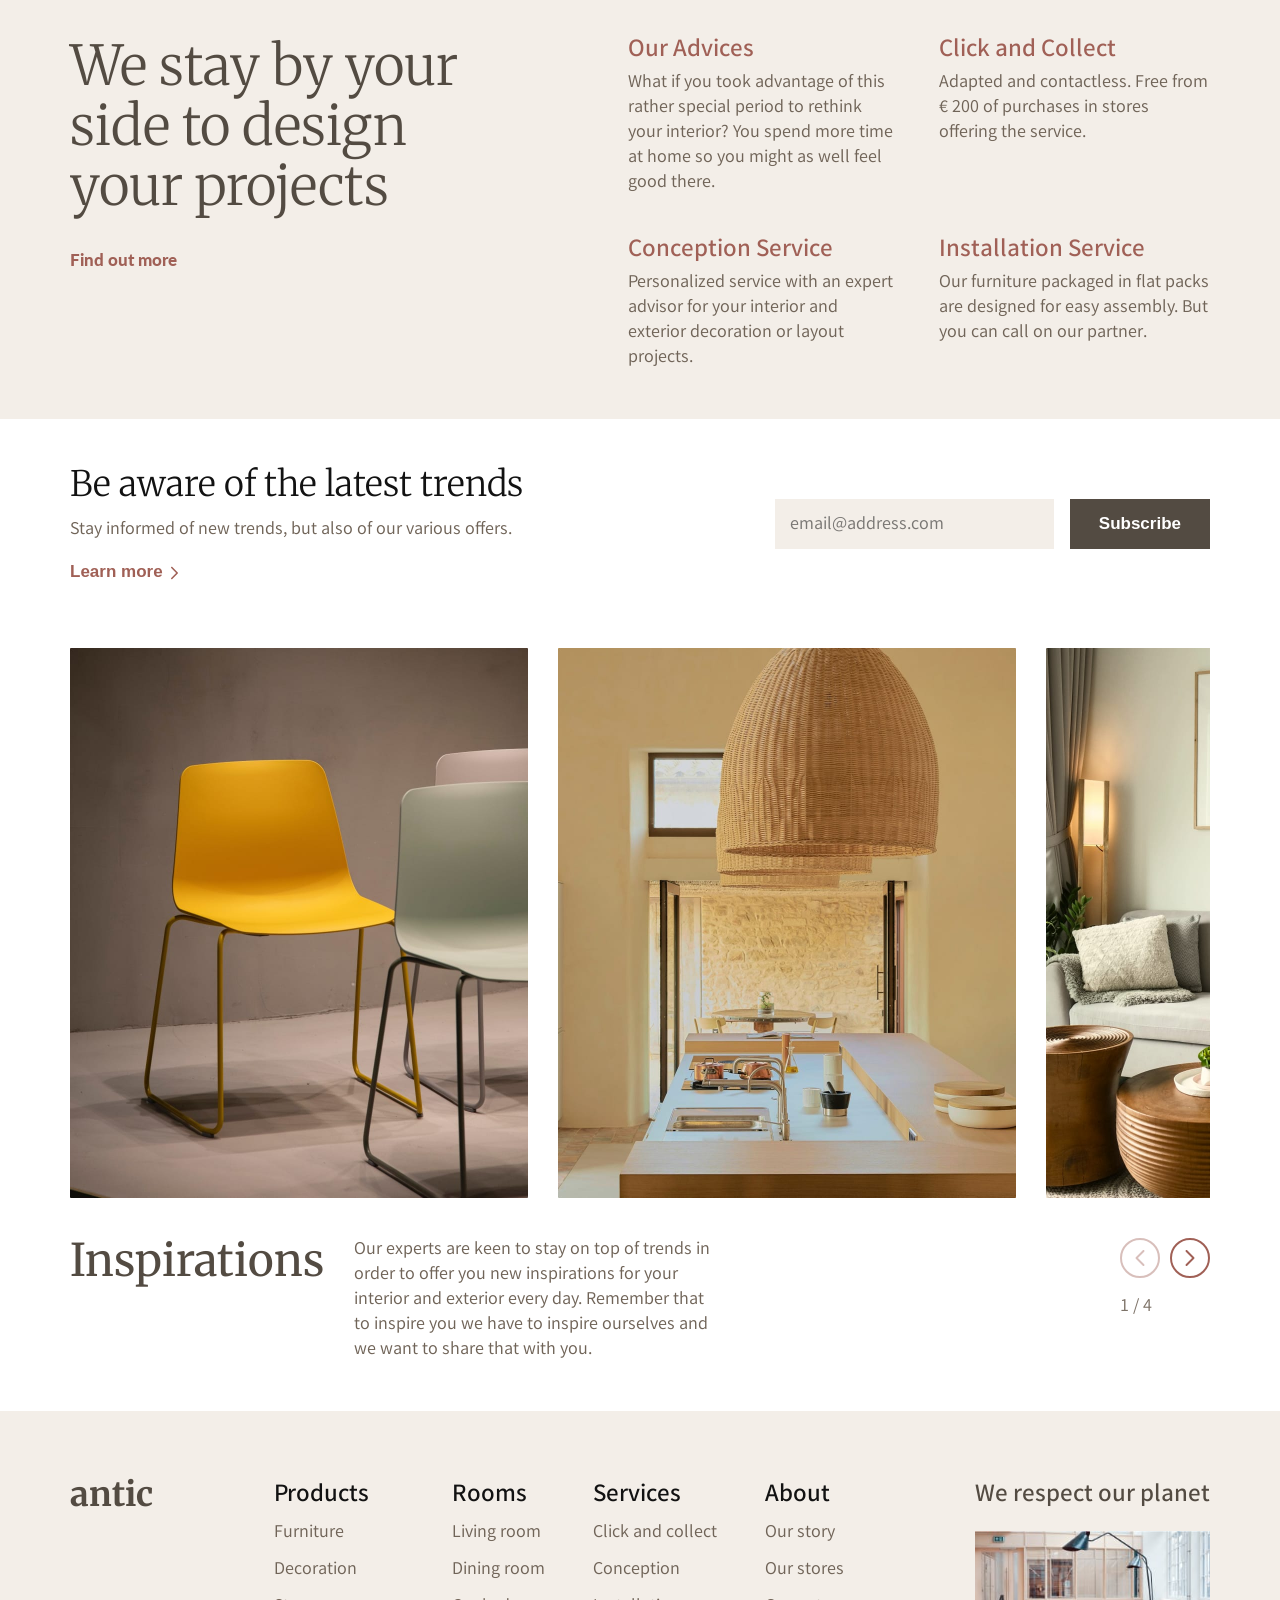
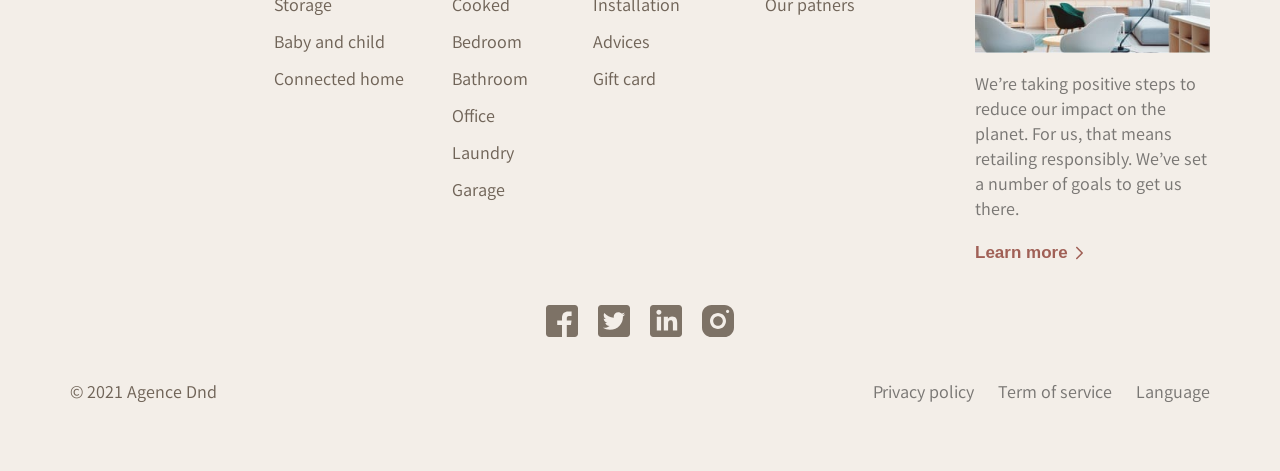
==== commit 1c08f5c8: "add footer with adaptive" ====
--- a/docs/index.html
+++ b/docs/index.html
@@ -341,6 +341,153 @@
         </div>
       </div>
     </section>
+     <footer class="footer">
+      <div class="container">
+        <div class="footer__main">
+          <a href="#" class="logo">antic</a>
+          <div class="footer__nav">
+            <ul class="footer__list footer__list-about">
+              <div class="footer__list-title">About</div>
+              <li class="footer__item">
+                <a href="#" class="footer__link">Our story</a>
+              </li>
+              <li class="footer__item">
+                <a href="#" class="footer__link">Our stores</a>
+              </li>
+              <li class="footer__item">
+                <a href="#" class="footer__link">Our patners</a>
+              </li>
+            </ul>
+            <ul class="footer__list footer__list-services">
+              <div class="footer__list-title">Services</div>
+              <li class="footer__item">
+                <a href="#" class="footer__link">Click and collect</a>
+              </li>
+              <li class="footer__item">
+                <a href="#" class="footer__link">Conception</a>
+              </li>
+              <li class="footer__item">
+                <a href="#" class="footer__link">Installation</a>
+              </li>
+              <li class="footer__item">
+                <a href="#" class="footer__link">Advices</a>
+              </li>
+              <li class="footer__item">
+                <a href="#" class="footer__link">Gift card</a>
+              </li>
+            </ul>
+            <ul class="footer__list footer__list-products">
+              <div class="footer__list-title">Products</div>
+              <li class="footer__item">
+                <a href="#" class="footer__link">Furniture</a>
+              </li>
+              <li class="footer__item">
+                <a href="#" class="footer__link">Decoration</a>
+              </li>
+              <li class="footer__item">
+                <a href="#" class="footer__link">Storage</a>
+              </li>
+              <li class="footer__item">
+                <a href="#" class="footer__link">Baby and child</a>
+              </li>
+              <li class="footer__item">
+                <a href="#" class="footer__link">Connected home</a>
+              </li>
+            </ul>
+            <ul class="footer__list footer__list-rooms">
+              <div class="footer__list-title">Rooms</div>
+              <li class="footer__item">
+                <a href="#" class="footer__link">Living room</a>
+              </li>
+              <li class="footer__item">
+                <a href="#" class="footer__link">Dining room</a>
+              </li>
+              <li class="footer__item">
+                <a href="#" class="footer__link">Cooked</a>
+              </li>
+              <li class="footer__item">
+                <a href="#" class="footer__link">Bedroom</a>
+              </li>
+              <li class="footer__item">
+                <a href="#" class="footer__link">Bathroom</a>
+              </li>
+              <li class="footer__item">
+                <a href="#" class="footer__link">Office</a>
+              </li>
+              <li class="footer__item">
+                <a href="#" class="footer__link">Laundry</a>
+              </li>
+              <li class="footer__item">
+                <a href="#" class="footer__link">Garage</a>
+              </li>
+            </ul>
+          </div>
+          <div class="footer__respect">
+            <h2 class="footer__respect-title">We respect our planet</h2>
+            <img
+              src="assets/img/respect/respect-img.jpg"
+              alt="the room with furniture"
+              class="footer__respect-img"
+            />
+            <p class="footer__respect-text">
+              We’re taking positive steps to reduce our impact on the planet. For
+              us, that means retailing responsibly. We’ve set a number of goals to
+              get us there.
+            </p>
+            <a href="#" class="learn-more">Learn more</a>
+          </div>
+        </div>
+    
+        <ul class="footer__socials">
+          <li class="footer__socials-item">
+            <a href="#" class="footer__socials-link">
+              <svg>
+                <use xlink:href="assets/img/socials-sprite.svg#facebook"></use>
+              </svg>
+            </a>
+          </li>
+          <li class="footer__socials-item">
+            <a href="#" class="footer__socials-link">
+              <svg>
+                <use xlink:href="assets/img/socials-sprite.svg#twitter"></use>
+              </svg>
+            </a>
+          </li>
+          <li class="footer__socials-item">
+            <a href="#" class="footer__socials-link">
+              <svg>
+                <use xlink:href="assets/img/socials-sprite.svg#linkedin"></use>
+              </svg>
+            </a>
+          </li>
+          <li class="footer__socials-item">
+            <a href="#" class="footer__socials-link">
+              <svg>
+                <use xlink:href="assets/img/socials-sprite.svg#instagram"></use>
+              </svg>
+            </a>
+          </li>
+        </ul>
+    
+        <div class="footer__bottom">
+          <ul class="footer__settings">
+            <li class="footer__settings-item">
+              <a href="#" class="footer__settings-link">Privacy policy</a>
+            </li>
+            <li class="footer__settings-item">
+              <a href="#" class="footer__settings-link">Term of service</a>
+            </li>
+            <li class="footer__settings-item">
+              <a href="#" class="footer__settings-link">Language</a>
+            </li>
+          </ul>
+    
+          <a href="https://www.figma.com/@agencednd" class="footer__rights"
+            >© 2021 Agence Dnd</a
+          >
+        </div>
+      </div>
+    </footer>
     
     
     <!-- Swiper.js -->
--- a/docs/assets/css/style.min.css
+++ b/docs/assets/css/style.min.css
@@ -1 +1 @@
-a,abbr,acronym,address,applet,article,aside,audio,b,big,blockquote,body,canvas,caption,center,cite,code,dd,del,details,dfn,div,dl,dt,em,embed,fieldset,figcaption,figure,footer,form,h1,h2,h3,h4,h5,h6,header,hgroup,html,i,iframe,img,ins,kbd,label,legend,li,mark,menu,nav,object,ol,output,p,pre,q,ruby,s,samp,section,small,span,strike,strong,sub,summary,sup,table,tbody,td,tfoot,th,thead,time,tr,tt,u,ul,var,video{margin:0;padding:0;border:0;font-size:100%;font:inherit;vertical-align:baseline}article,aside,details,figcaption,figure,footer,header,hgroup,menu,nav,section{display:block}body{line-height:1}ol,ul{list-style:none}blockquote,q{quotes:none}blockquote:after,blockquote:before,q:after,q:before{content:"";content:none}table{border-collapse:collapse;border-spacing:0}*,:after,:before{margin:0;box-sizing:border-box}.body{color:#706458;font-family:Varta,sans-serif;font-weight:400}.container{width:100%;padding-left:32px;padding-right:32px}a{text-decoration:none}.btn{display:flex;align-items:center;justify-content:center;width:50px;height:50px;border:2px solid #fff;border-radius:50%}.btn__icon{fill:#fff}#burger{display:flex;flex-direction:column;justify-content:space-between;width:24px;height:12px}#burger>.line{height:2px;background-color:#fff}.logo{font-family:Merriweather,serif;color:#fff;font-weight:700;font-size:2.125rem;line-height:1em}.hidden{display:none!important}.section-title{font-family:Merriweather,serif;color:#534b42;font-weight:300;font-size:2.1875rem;line-height:2.5rem}.heading-text{margin-top:20px;font-weight:400;font-size:1.125rem;line-height:1.5625rem}.learn-more{display:flex;align-items:center;margin-top:16px;font-family:Karla,sans-serif;color:#a06056;font-weight:700;font-size:1.0625rem;line-height:1.5625rem}.learn-more:after{content:"";display:inline-block;width:10px;height:14px;margin-left:7px;background-image:url(../img/arrow-right.svg);background-position:50%;background-size:contain;transform:translateY(1px)}.header,.learn-more:after{background-repeat:no-repeat}.header{padding-top:50px;padding-bottom:177px;background-image:url(../img/header-bg-mobile.jpg);background-position:top;background-size:cover}.header>.container{display:flex;flex-direction:column;align-items:center}.header__top-wrapper{display:flex;justify-content:space-between;align-items:center;align-self:normal}.header__tag{margin-top:92px;color:#fff;font-weight:700;font-size:.875rem;line-height:1em}.header__title{max-width:385px;margin-top:26px;font-family:Merriweather,serif;color:#fff;font-weight:300;font-size:2.1875rem;line-height:2.5rem;text-align:center}.header__description{max-width:350px;margin-top:24px;color:#f7f8f9;font-weight:400;font-size:1.125rem;line-height:1.5625rem;text-align:center}.header__btn{margin-top:44px}.header__btn>.btn__icon{width:18px;height:10px}.header #comment,.nav{display:none}.nav-mobile{position:fixed;right:0;top:0;bottom:0;display:flex;flex-direction:column;width:70%;background-color:#f3eee8}.nav-mobile:before{content:"";position:fixed;top:0;bottom:0;left:0;width:30%;background-color:rgba(0,0,0,.6)}.nav-mobile__link{display:block;padding:24px 36px;text-align:center;font-weight:400;font-size:1.125rem;line-height:1em;color:#706458}.nav-mobile .close-btn{position:relative;display:flex;align-items:center;justify-content:center;width:24px;height:24px;margin:55px 32px 20px auto}.nav-mobile .close-btn:after,.nav-mobile .close-btn:before{content:"";position:absolute;width:24px;height:2px;background-color:#706458}.nav-mobile .close-btn:after{transform:rotate(45deg)}.nav-mobile .close-btn:before{transform:rotate(-45deg)}.benefits{padding-top:48px;padding-bottom:48px;background-color:#f3eee8}.benefits__fint-out{display:inline-block;margin-top:32px;font-family:Lato,sans-serif;color:#a06056;font-weight:900;font-size:1.0625rem;line-height:1.4705em}.benefits__list{display:flex;justify-content:space-between;flex-wrap:wrap;margin-top:41px;row-gap:40px}.benefits__item-header{color:#a06056;font-weight:600;font-size:1.5625rem;line-height:1.875rem}.benefits__item-description{margin-top:5px;color:#706458;font-weight:400;font-size:1.125rem;line-height:1.5625rem}.rooms{padding-top:48px;padding-bottom:48px;background-color:#f3eee8}.rooms__swiper{height:232px;margin-top:33px}.rooms__swiper-pagination{width:auto!important;font-size:1.125rem;opacity:.9}.rooms__slide{display:flex;-webkit-user-select:none;-moz-user-select:none;user-select:none}.rooms__slide-img{width:50%;height:100%;margin-right:20px}.rooms__slide-arrival{color:rgba(0,0,0,.45);font-size:1.125rem;line-height:1.5625rem}.rooms__slide-title{position:absolute;top:50%;left:50%;color:#a06056;font-size:2.1875rem;transform:translate(-50%,-50%)}.rooms__slide-title_livingroom{left:70%}.rooms__footer{display:flex;align-items:center;justify-content:space-between;margin-top:30px}.rooms__btn-next{display:flex;align-items:center;font-family:Karla,sans-serif;color:#a06056;font-weight:700;font-size:1.25rem;cursor:pointer;-webkit-user-select:none;-moz-user-select:none;user-select:none}.rooms__btn-next.swiper-button-disabled{opacity:.5}.subscribe{padding-top:48px;padding-bottom:32px}.subscribe .subscribe__title{font-family:Merriweather,serif;font-weight:300;color:#121212;font-size:2.1875rem}.subscribe .heading-text{margin-top:16px}.subscribe__form{display:flex;flex-direction:column;margin-top:32px;gap:16px}.subscribe__email{height:50px;padding:12px 15px;border:none;background-color:#f3eee8}.subscribe__email::placeholder{font-family:Varta,sans-serif;font-size:1.125rem;color:rgba(0,0,0,.5)}.subscribe__email:focus{outline:1px solid #534b42}.subscribe__submit{height:50px;border:none;background-color:#534b42;font-family:Karla,sans-serif;color:#fff;font-weight:700;font-size:1.0625rem}.inspirations{padding-top:32px;padding-bottom:48px}.inspirations__title{font-family:Merriweather,serif;font-weight:400;color:#534b42;font-size:2.1875rem}.inspirations__list{display:flex;flex-wrap:wrap;justify-content:center;gap:20px;margin-top:40px}.inspirations__item-title{margin-top:15px;font-family:Lato,sans-serif;font-weight:400;color:#121212;font-size:.9375rem}.inspirations__swiper{display:none;margin-bottom:40px;height:400px}.inspirations__slide{height:100%}.inspirations__slide-img{height:100%;width:300px}.inspirations .swiper-wrapper .swiper-slide{width:300px}+a,abbr,acronym,address,applet,article,aside,audio,b,big,blockquote,body,canvas,caption,center,cite,code,dd,del,details,dfn,div,dl,dt,em,embed,fieldset,figcaption,figure,footer,form,h1,h2,h3,h4,h5,h6,header,hgroup,html,i,iframe,img,ins,kbd,label,legend,li,mark,menu,nav,object,ol,output,p,pre,q,ruby,s,samp,section,small,span,strike,strong,sub,summary,sup,table,tbody,td,tfoot,th,thead,time,tr,tt,u,ul,var,video{margin:0;padding:0;border:0;font-size:100%;font:inherit;vertical-align:baseline}article,aside,details,figcaption,figure,footer,header,hgroup,menu,nav,section{display:block}body{line-height:1}ol,ul{list-style:none}blockquote,q{quotes:none}blockquote:after,blockquote:before,q:after,q:before{content:"";content:none}table{border-collapse:collapse;border-spacing:0}*,:after,:before{margin:0;box-sizing:border-box}.body{color:#706458;font-family:Varta,sans-serif;font-weight:400}.container{width:100%;padding-left:32px;padding-right:32px}a{text-decoration:none}.btn{display:flex;align-items:center;justify-content:center;width:50px;height:50px;border:2px solid #fff;border-radius:50%}.btn__icon{fill:#fff}#burger{display:flex;flex-direction:column;justify-content:space-between;width:24px;height:12px}#burger>.line{height:2px;background-color:#fff}.logo{font-family:Merriweather,serif;color:#fff;font-weight:700;font-size:2.125rem;line-height:1em}.hidden{display:none!important}.section-title{font-family:Merriweather,serif;color:#534b42;font-weight:300;font-size:2.1875rem;line-height:2.5rem}.heading-text{margin-top:20px;font-weight:400;font-size:1.125rem;line-height:1.5625rem}.learn-more{display:flex;align-items:center;margin-top:16px;font-family:Karla,sans-serif;color:#a06056;font-weight:700;font-size:1.0625rem;line-height:1.5625rem}.learn-more:after{content:"";display:inline-block;width:10px;height:14px;margin-left:7px;background-image:url(../img/arrow-right.svg);background-position:50%;background-size:contain;transform:translateY(1px)}.header,.learn-more:after{background-repeat:no-repeat}.header{padding-top:50px;padding-bottom:177px;background-image:url(../img/header-bg-mobile.jpg);background-position:top;background-size:cover}.header>.container{display:flex;flex-direction:column;align-items:center}.header__top-wrapper{display:flex;justify-content:space-between;align-items:center;align-self:normal}.header__tag{margin-top:92px;color:#fff;font-weight:700;font-size:.875rem;line-height:1em}.header__title{max-width:385px;margin-top:26px;font-family:Merriweather,serif;color:#fff;font-weight:300;font-size:2.1875rem;line-height:2.5rem;text-align:center}.header__description{max-width:350px;margin-top:24px;color:#f7f8f9;font-weight:400;font-size:1.125rem;line-height:1.5625rem;text-align:center}.header__btn{margin-top:44px}.header__btn>.btn__icon{width:18px;height:10px}.header #comment,.nav{display:none}.nav-mobile{position:fixed;right:0;top:0;bottom:0;display:flex;flex-direction:column;width:70%;background-color:#f3eee8}.nav-mobile:before{content:"";position:fixed;top:0;bottom:0;left:0;width:30%;background-color:rgba(0,0,0,.6)}.nav-mobile__link{display:block;padding:24px 36px;text-align:center;font-weight:400;font-size:1.125rem;line-height:1em;color:#706458}.nav-mobile .close-btn{position:relative;display:flex;align-items:center;justify-content:center;width:24px;height:24px;margin:55px 32px 20px auto}.nav-mobile .close-btn:after,.nav-mobile .close-btn:before{content:"";position:absolute;width:24px;height:2px;background-color:#706458}.nav-mobile .close-btn:after{transform:rotate(45deg)}.nav-mobile .close-btn:before{transform:rotate(-45deg)}.benefits{padding-top:48px;padding-bottom:48px;background-color:#f3eee8}.benefits__fint-out{display:inline-block;margin-top:32px;font-family:Lato,sans-serif;color:#a06056;font-weight:900;font-size:1.0625rem;line-height:1.4705em}.benefits__list{display:flex;justify-content:space-between;flex-wrap:wrap;margin-top:41px;row-gap:40px}.benefits__item-header{color:#a06056;font-weight:600;font-size:1.5625rem;line-height:1.875rem}.benefits__item-description{margin-top:5px;color:#706458;font-weight:400;font-size:1.125rem;line-height:1.5625rem}.rooms{padding-top:48px;padding-bottom:48px;background-color:#f3eee8}.rooms__swiper{height:232px;margin-top:33px}.rooms__swiper-pagination{width:auto!important;font-size:1.125rem;opacity:.9}.rooms__slide{display:flex;-webkit-user-select:none;-moz-user-select:none;user-select:none}.rooms__slide-img{width:50%;height:100%;margin-right:20px}.rooms__slide-arrival{color:rgba(0,0,0,.45);font-size:1.125rem;line-height:1.5625rem}.rooms__slide-title{position:absolute;top:50%;left:50%;color:#a06056;font-size:2.1875rem;transform:translate(-50%,-50%)}.rooms__slide-title_livingroom{left:70%}.rooms__footer{display:flex;align-items:center;justify-content:space-between;margin-top:30px}.rooms__btn-next{display:flex;align-items:center;font-family:Karla,sans-serif;color:#a06056;font-weight:700;font-size:1.25rem;cursor:pointer;-webkit-user-select:none;-moz-user-select:none;user-select:none}.rooms__btn-next.swiper-button-disabled{opacity:.5}.subscribe{padding-top:48px;padding-bottom:32px}.subscribe .subscribe__title{font-family:Merriweather,serif;font-weight:300;color:#121212;font-size:2.1875rem}.subscribe .heading-text{margin-top:16px}.subscribe__form{display:flex;flex-direction:column;margin-top:32px;gap:16px}.subscribe__email{height:50px;padding:12px 15px;border:none;background-color:#f3eee8}.subscribe__email::placeholder{font-family:Varta,sans-serif;font-size:1.125rem;color:rgba(0,0,0,.5)}.subscribe__email:focus{outline:1px solid #534b42}.subscribe__submit{height:50px;border:none;background-color:#534b42;font-family:Karla,sans-serif;color:#fff;font-weight:700;font-size:1.0625rem}.inspirations{padding-top:32px;padding-bottom:48px}.inspirations__title{font-family:Merriweather,serif;font-weight:400;color:#534b42;font-size:2.1875rem}.inspirations__list{display:flex;flex-wrap:wrap;justify-content:center;gap:20px;margin-top:40px}.inspirations__item-title{margin-top:15px;font-family:Lato,sans-serif;font-weight:400;color:#121212;font-size:.9375rem}.inspirations__swiper{display:none;margin-bottom:40px;height:400px}.inspirations__slide{height:100%}.inspirations__slide-img{height:100%;width:300px}.inspirations .swiper-wrapper .swiper-slide{width:300px}.footer{padding-top:48px;padding-bottom:48px;background-color:#f3eee8}.footer .logo{display:block;color:#534b42;text-align:center}.footer__list-title{margin-bottom:10px;color:#121212;font-weight:600;font-size:1.5625rem;line-height:1.875rem}.footer__main{margin-bottom:40px}.footer__main,.footer__nav{display:flex;flex-direction:column;row-gap:40px}.footer__item:not(:last-child){margin-bottom:12px}.footer__link{display:inline-block;color:#706458;font-size:1.125rem;line-height:1.5625rem;transition:color .3s ease}.footer__link:hover{color:#a06056}.footer__respect{max-width:361px;align-self:center}.footer__respect-title{margin-bottom:20px;font-weight:600;color:#534b42;font-size:1.5625rem;line-height:1.875rem}.footer__respect-img{width:100%;margin-bottom:16px}.footer__respect-text{margin-bottom:16px;color:rgba(0,0,0,.5);font-size:1.125rem;line-height:1.5625rem}.footer__socials{display:flex;justify-content:center;column-gap:20px;margin-bottom:40px}.footer__socials-link{display:inline-block}.footer__socials-link svg{width:32px;height:32px;fill:#706458;transition-property:transform fill;transition-duration:.3s;transition-timing-function:ease}.footer__socials-link:hover>svg{fill:#a06056;transform:translateY(-5px)}.footer__bottom{display:flex;flex-direction:column;align-items:center}.footer__settings{display:flex;justify-content:center;column-gap:24px;flex-wrap:wrap;margin-bottom:32px}.footer__settings-link{color:rgba(0,0,0,.5);font-size:1.125rem;line-height:1.5625rem;transition:color .3s ease}.footer__settings-link:hover{color:#000}.footer__rights{color:#706458;font-size:1.125rem;line-height:1.5625rem;transition:color .3s ease}.footer__rights:hover{color:#000}
--- a/docs/assets/css/adaptive/sm.min.css
+++ b/docs/assets/css/adaptive/sm.min.css
@@ -1 +1 @@
-.header{background-image:url(../../img/header-bg.jpg)}.benefits__list{column-gap:40px}.benefits__item{flex:1 1 46%}.rooms .heading-text{max-width:329px}.subscribe>.container{display:flex;justify-content:space-between;column-gap:20px}@media (min-width:710px){.inspirations__list{justify-content:space-between}}+.header{background-image:url(../../img/header-bg.jpg)}.benefits__list{column-gap:40px}.benefits__item{flex:1 1 46%}.rooms .heading-text{max-width:329px}.subscribe>.container{display:flex;justify-content:space-between;column-gap:20px}@media (min-width:710px){.inspirations__list{justify-content:space-between}}.footer__nav{flex-direction:row;justify-content:space-between;flex-wrap:wrap}
--- a/docs/assets/css/adaptive/md.min.css
+++ b/docs/assets/css/adaptive/md.min.css
@@ -1 +1 @@
-.logo{color:#a06056}.header{background-image:url(../../img/header-bg-mobile.jpg);background-color:#f3eee8;background-position:100% 0;background-size:auto}.header>.container{align-items:flex-start}.header__tag{color:#a06056}.header__title{max-width:350px;font-weight:300;font-size:2.625rem;line-height:2.5rem;color:#a06056;text-align:left}.header__description{max-width:300px;color:#706458;text-align:left}.header__btn{border:2px solid #a06056}.header__btn>.btn__icon{fill:#a06056}.rooms__swiper{height:300px}.rooms__slide-title{font-size:2.8125rem}.subscribe>.container{column-gap:40px}.inspirations__title{font-size:2.5rem}.inspirations__list{display:none}.inspirations__swiper{display:block}+.logo{color:#a06056}.header{background-image:url(../../img/header-bg-mobile.jpg);background-color:#f3eee8;background-position:100% 0;background-size:auto}.header>.container{align-items:flex-start}.header__tag{color:#a06056}.header__title{max-width:350px;font-weight:300;font-size:2.625rem;line-height:2.5rem;color:#a06056;text-align:left}.header__description{max-width:300px;color:#706458;text-align:left}.header__btn{border:2px solid #a06056}.header__btn>.btn__icon{fill:#a06056}.rooms__swiper{height:300px}.rooms__slide-title{font-size:2.8125rem}.subscribe>.container{column-gap:40px}.inspirations__title{font-size:2.5rem}.inspirations__list{display:none}.inspirations__swiper{display:block}.footer__nav{justify-content:space-evenly}
--- a/docs/assets/css/adaptive/lg.min.css
+++ b/docs/assets/css/adaptive/lg.min.css
@@ -1 +1 @@
-#burger{display:none}.logo{transform:translateY(-4px)}.section-title{font-weight:300;font-size:3.4375rem;line-height:3.75rem}.learn-more:after{transition:margin-left .3s ease}.learn-more:hover:after{margin-left:12px}.header__tag{font-weight:700;font-size:1rem;line-height:1em}.header__title{font-weight:300;font-size:3.125rem;line-height:4.375rem}.header__description{font-weight:300;font-size:1.375rem;line-height:1.9375rem}.header #comment{display:flex}.header #comment>.btn__icon{width:26px;height:26px}.nav{display:block;margin-left:32px;margin-right:auto}.nav__list{display:flex}.nav__link{padding:5px 10px;color:#706458;font-weight:400;font-size:1.125rem;line-height:1.5em;transition:color .3s ease}.nav__link:hover{color:#a06056}.benefits>.container{display:flex;column-gap:40px}.benefits__wrap{flex-shrink:1}.benefits__wrap>.section-title{min-width:458px;max-width:459px}.benefits__list{margin-top:0;flex-shrink:2}.rooms{padding-top:64px;padding-bottom:70px}.rooms__swiper{height:350px}.rooms__slide-title{font-size:3.4375rem}.rooms__btn-next:after{content:"";display:inline-block;width:10px;height:15px;margin-left:7px;background-image:url(../../img/arrow-right.svg);background-repeat:no-repeat;background-position:50%;transition:margin-left .3s ease}.rooms__btn-next:hover:after{margin-left:12px}.subscribe__form{flex-direction:row}.subscribe__submit{padding-left:29px;padding-right:29px}.inspirations__title{font-size:2.8125rem}.inspirations__swiper{height:500px}.inspirations .swiper-wrapper .swiper-slide{width:420px}.inspirations__slide-img{width:auto}.inspirations__main{display:flex;align-items:flex-start;justify-content:space-between}.inspirations__main>.heading-text{width:359px;margin-top:0}.inspirations__pagination{font-size:1.125rem;opacity:.9}.inspirations__navigation{display:flex;margin-bottom:20px}.inspirations__navigation-next,.inspirations__navigation-prev{display:inline-block;width:40px;height:40px;background-image:url(../../img/btn-arrow.svg);background-position:50%;background-repeat:no-repeat;cursor:pointer}.inspirations__navigation-next.swiper-button-disabled,.inspirations__navigation-prev.swiper-button-disabled{opacity:.4;cursor:auto}.inspirations__navigation-prev{margin-right:10px;transform:rotate(180deg)}+#burger{display:none}.logo{transform:translateY(-4px)}.section-title{font-weight:300;font-size:3.4375rem;line-height:3.75rem}.learn-more:after{transition:margin-left .3s ease}.learn-more:hover:after{margin-left:12px}.header__tag{font-weight:700;font-size:1rem;line-height:1em}.header__title{font-weight:300;font-size:3.125rem;line-height:4.375rem}.header__description{font-weight:300;font-size:1.375rem;line-height:1.9375rem}.header #comment{display:flex}.header #comment>.btn__icon{width:26px;height:26px}.nav{display:block;margin-left:32px;margin-right:auto}.nav__list{display:flex}.nav__link{padding:5px 10px;color:#706458;font-weight:400;font-size:1.125rem;line-height:1.5em;transition:color .3s ease}.nav__link:hover{color:#a06056}.benefits>.container{display:flex;column-gap:40px}.benefits__wrap{flex-shrink:1}.benefits__wrap>.section-title{min-width:458px;max-width:459px}.benefits__list{margin-top:0;flex-shrink:2}.rooms{padding-top:64px;padding-bottom:70px}.rooms__swiper{height:350px}.rooms__slide-title{font-size:3.4375rem}.rooms__btn-next:after{content:"";display:inline-block;width:10px;height:15px;margin-left:7px;background-image:url(../../img/arrow-right.svg);background-repeat:no-repeat;background-position:50%;transition:margin-left .3s ease}.rooms__btn-next:hover:after{margin-left:12px}.subscribe__form{flex-direction:row}.subscribe__submit{padding-left:29px;padding-right:29px}.inspirations__title{font-size:2.8125rem}.inspirations__swiper{height:500px}.inspirations .swiper-wrapper .swiper-slide{width:420px}.inspirations__slide-img{width:auto}.inspirations__main{display:flex;align-items:flex-start;justify-content:space-between}.inspirations__main>.heading-text{width:359px;margin-top:0;margin-left:30px;margin-right:auto}.inspirations__pagination{font-size:1.125rem;opacity:.9}.inspirations__navigation{display:flex;margin-bottom:20px}.inspirations__navigation-next,.inspirations__navigation-prev{display:inline-block;width:40px;height:40px;background-image:url(../../img/btn-arrow.svg);background-position:50%;background-repeat:no-repeat;cursor:pointer}.inspirations__navigation-next.swiper-button-disabled,.inspirations__navigation-prev.swiper-button-disabled{opacity:.4;cursor:auto}.inspirations__navigation-prev{margin-right:10px;transform:rotate(180deg)}.footer{padding-top:70px;padding-bottom:64px}.footer__main{flex-direction:row;justify-content:space-between}.footer__nav{justify-content:center;column-gap:48px}.footer__respect{max-width:235px}.footer__settings{margin-bottom:0;order:1}.footer__bottom{flex-direction:row;justify-content:space-between}.footer__list{display:flex;flex-direction:column}.footer__list-products{order:1}.footer__list-rooms{order:2}.footer__list-services{order:3}.footer__list-about{order:4}
